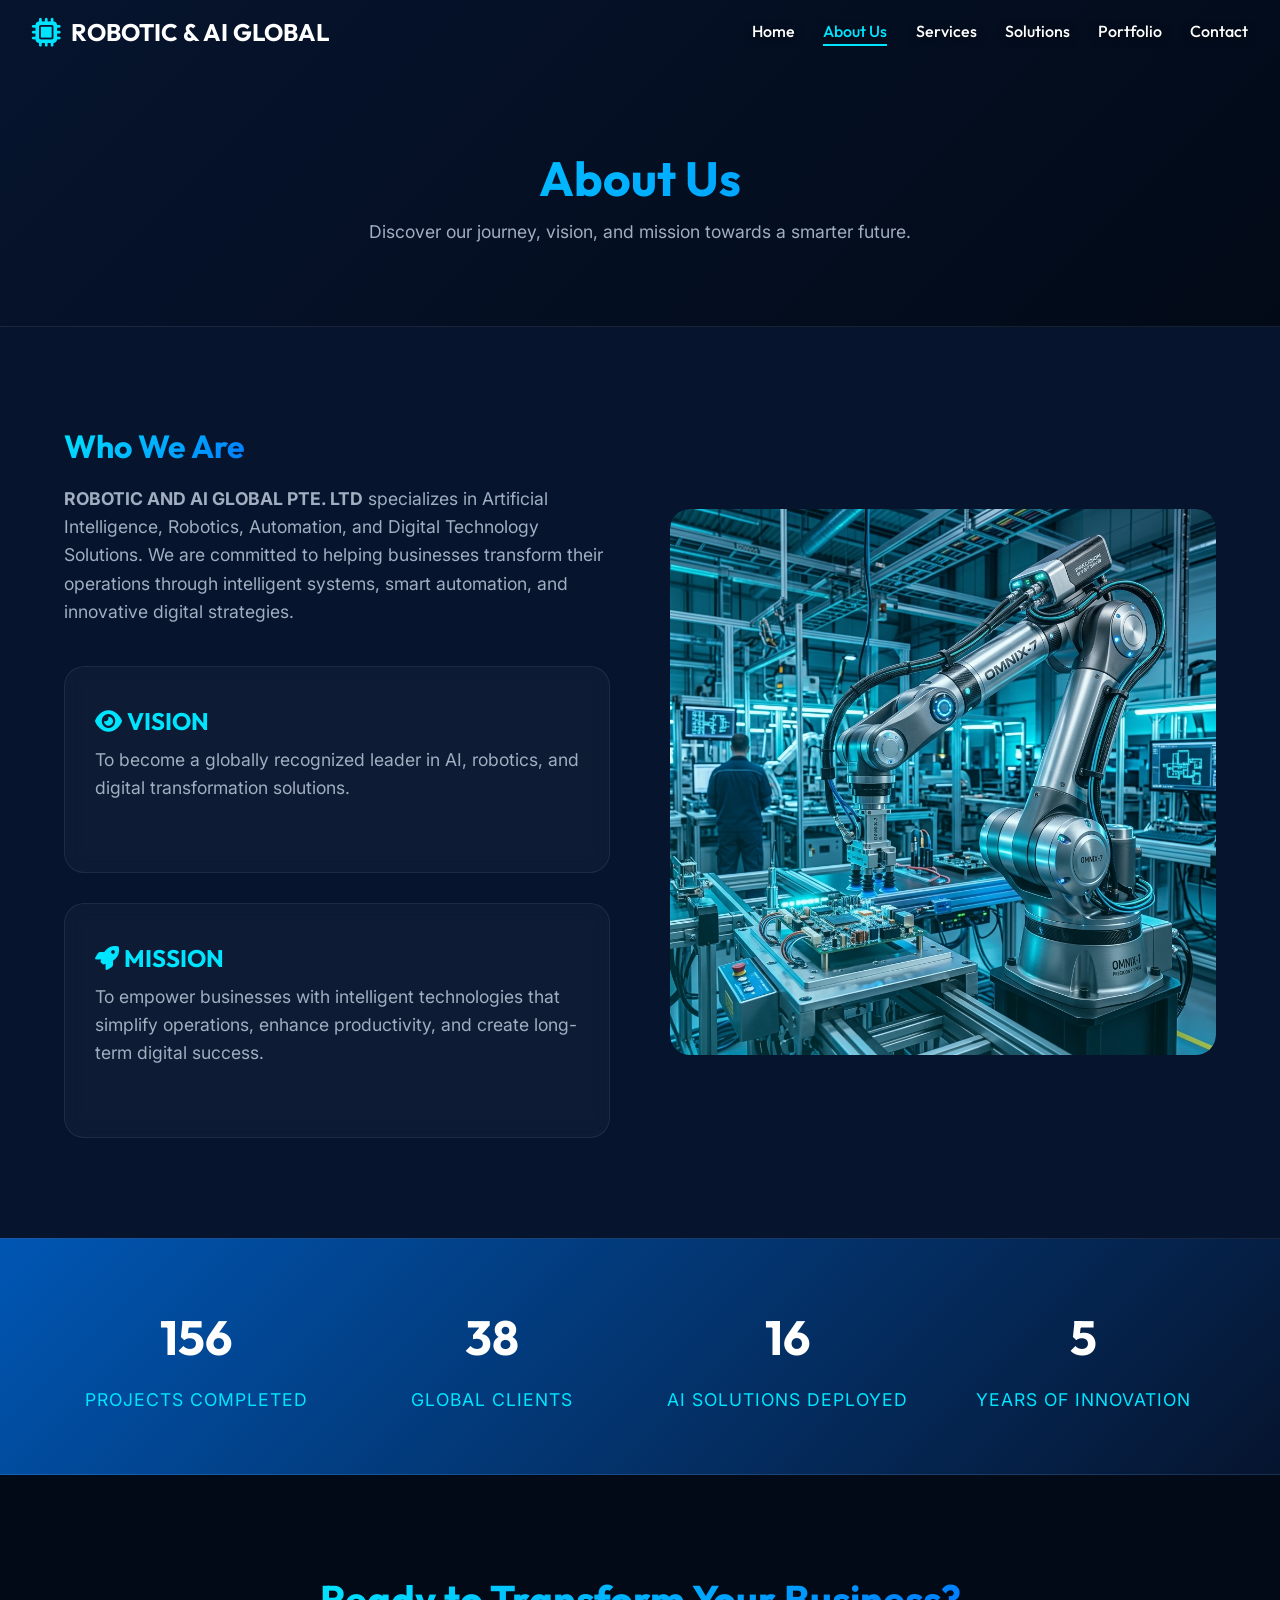
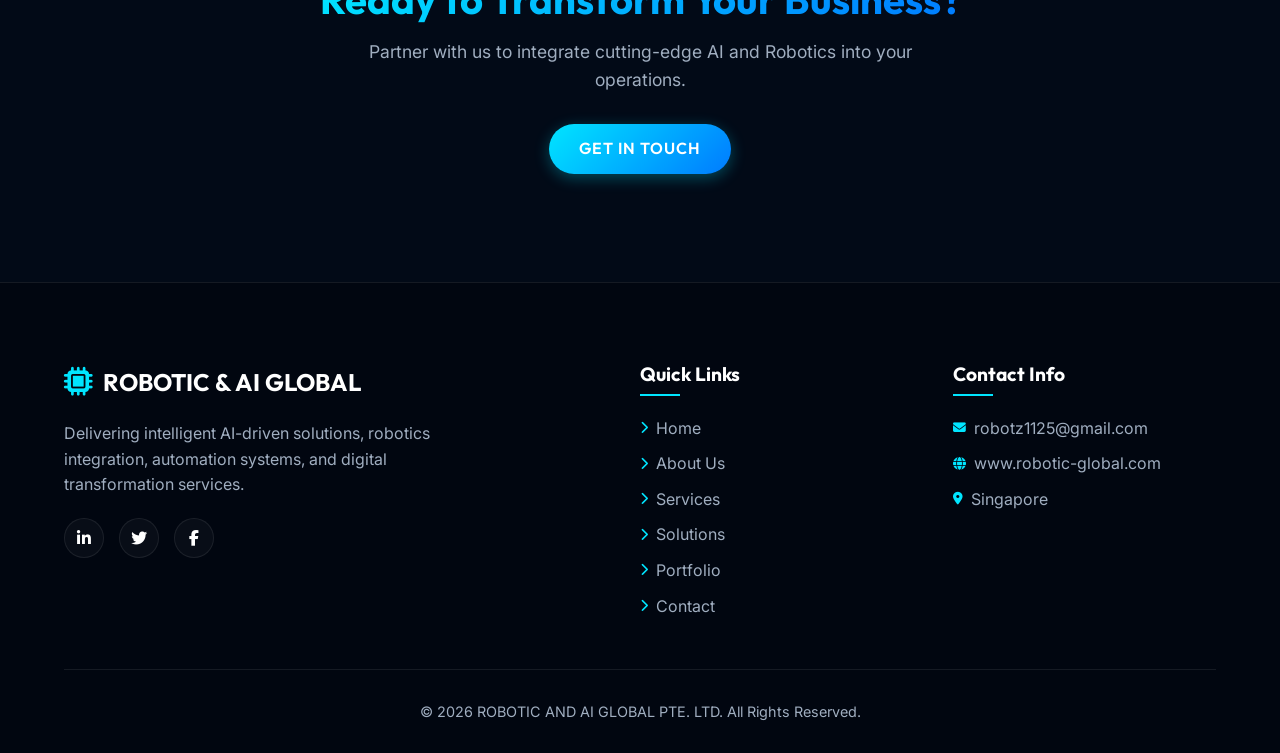
==== about.html @ 752c81ce "Add files via upload" ====
<!DOCTYPE html>
<html lang="en">
<head>
    <meta charset="UTF-8">
    <meta name="viewport" content="width=device-width, initial-scale=1.0">
    <meta name="description" content="About ROBOTIC AND AI GLOBAL PTE. LTD - Leaders in AI, robotics, and digital transformation solutions.">
    <title>About Us | ROBOTIC AND AI GLOBAL PTE. LTD</title>
    
    <meta property="og:title" content="About Us | ROBOTIC AND AI GLOBAL">
    <meta property="og:description" content="Specializing in Artificial Intelligence, Robotics, Automation, and Digital Technology Solutions.">
    <meta property="og:image" content="images/about-tech.png">
    
    <link rel="icon" href="images/robotics.png" type="image/png">
    <link href="https://fonts.googleapis.com/css2?family=Inter:wght@300;400;500;600&family=Outfit:wght@400;500;700;800&display=swap" rel="stylesheet">
    <link rel="stylesheet" href="https://cdnjs.cloudflare.com/ajax/libs/font-awesome/6.4.0/css/all.min.css">
    <link rel="stylesheet" href="css/style.css">
</head>
<body>

    <!-- Navbar -->
    <nav class="navbar">
        <div class="container">
            <a href="index.html" class="logo">
                <i class="fa-solid fa-microchip"></i>
                <span>ROBOTIC & AI GLOBAL</span>
            </a>
            <i class="fa-solid fa-bars hamburger"></i>
            <ul class="nav-links">
                <li><a href="index.html">Home</a></li>
                <li><a href="about.html" class="active">About Us</a></li>
                <li><a href="services.html">Services</a></li>
                <li><a href="solutions.html">Solutions</a></li>
                <li><a href="portfolio.html">Portfolio</a></li>
                <li><a href="contact.html">Contact</a></li>
            </ul>
        </div>
    </nav>

    <!-- Page Header -->
    <header class="page-header">
        <div class="container">
            <h1 class="page-title reveal">About Us</h1>
            <p class="section-subtitle reveal" style="margin: 0 auto;">Discover our journey, vision, and mission towards a smarter future.</p>
        </div>
    </header>

    <!-- About Content Section -->
    <section class="section about-short">
        <div class="container about-grid">
            <div class="about-text reveal-left">
                <h3 class="section-title">Who We Are</h3>
                <p><strong>ROBOTIC AND AI GLOBAL PTE. LTD</strong> specializes in Artificial Intelligence, Robotics, Automation, and Digital Technology Solutions. We are committed to helping businesses transform their operations through intelligent systems, smart automation, and innovative digital strategies.</p>
                
                <div style="margin-top: 40px; display: grid; gap: 30px;">
                    <div class="glass-card">
                        <h4 style="color: var(--cyan); margin-bottom: 10px; font-size: 1.5rem;"><i class="fa-solid fa-eye"></i> VISION</h4>
                        <p>To become a globally recognized leader in AI, robotics, and digital transformation solutions.</p>
                    </div>
                    <div class="glass-card">
                        <h4 style="color: var(--cyan); margin-bottom: 10px; font-size: 1.5rem;"><i class="fa-solid fa-rocket"></i> MISSION</h4>
                        <p>To empower businesses with intelligent technologies that simplify operations, enhance productivity, and create long-term digital success.</p>
                    </div>
                </div>
            </div>
            <div class="about-img-wrap reveal-right">
                <img src="images/robotics.png" alt="Robotics Integration" class="about-img" loading="lazy">
            </div>
        </div>
    </section>

    <!-- Statistics Section -->
    <section class="stats-section">
        <div class="container stats-grid">
            <div class="stat-item reveal">
                <div class="stat-number" data-target="500" data-plus="true">0</div>
                <div class="stat-label">Projects Completed</div>
            </div>
            <div class="stat-item reveal">
                <div class="stat-number" data-target="120" data-plus="true">0</div>
                <div class="stat-label">Global Clients</div>
            </div>
            <div class="stat-item reveal">
                <div class="stat-number" data-target="50" data-plus="true">0</div>
                <div class="stat-label">AI Solutions Deployed</div>
            </div>
            <div class="stat-item reveal">
                <div class="stat-number" data-target="15" data-plus="true">0</div>
                <div class="stat-label">Years of Innovation</div>
            </div>
        </div>
    </section>

    <!-- CTA Section -->
    <section class="section text-center" style="text-align: center;">
        <div class="container reveal">
            <h2 class="section-title">Ready to Transform Your Business?</h2>
            <p class="section-subtitle" style="margin-bottom: 30px;">Partner with us to integrate cutting-edge AI and Robotics into your operations.</p>
            <a href="contact.html" class="btn btn-primary">Get In Touch</a>
        </div>
    </section>

    <!-- Footer -->
    <footer class="footer">
        <div class="container">
            <div class="footer-grid">
                <div class="footer-brand">
                    <a href="index.html" class="logo">
                        <i class="fa-solid fa-microchip"></i>
                        <span>ROBOTIC & AI GLOBAL</span>
                    </a>
                    <p class="footer-desc">Delivering intelligent AI-driven solutions, robotics integration, automation systems, and digital transformation services.</p>
                    <div class="social-links">
                        <a href="#"><i class="fa-brands fa-linkedin-in"></i></a>
                        <a href="#"><i class="fa-brands fa-twitter"></i></a>
                        <a href="#"><i class="fa-brands fa-facebook-f"></i></a>
                    </div>
                </div>
                <div class="footer-links-wrap">
                    <h4 class="footer-title">Quick Links</h4>
                    <div class="footer-links">
                        <a href="index.html"><i class="fa-solid fa-chevron-right"></i> Home</a>
                        <a href="about.html"><i class="fa-solid fa-chevron-right"></i> About Us</a>
                        <a href="services.html"><i class="fa-solid fa-chevron-right"></i> Services</a>
                        <a href="solutions.html"><i class="fa-solid fa-chevron-right"></i> Solutions</a>
                        <a href="portfolio.html"><i class="fa-solid fa-chevron-right"></i> Portfolio</a>
                        <a href="contact.html"><i class="fa-solid fa-chevron-right"></i> Contact</a>
                    </div>
                </div>
                <div class="footer-contact-wrap">
                    <h4 class="footer-title">Contact Info</h4>
                    <div class="footer-links">
                        <a href="mailto:robotz1125@gmail.com"><i class="fa-solid fa-envelope"></i> robotz1125@gmail.com</a>
                        <a href="https://www.robotic-global.com"><i class="fa-solid fa-globe"></i> www.robotic-global.com</a>
                        <a href="#"><i class="fa-solid fa-location-dot"></i> Singapore</a>
                    </div>
                </div>
            </div>
            <div class="footer-bottom">
                &copy; 2026 ROBOTIC AND AI GLOBAL PTE. LTD. All Rights Reserved.
            </div>
        </div>
    </footer>

    <!-- Scroll to Top -->
    <div class="scroll-top">
        <i class="fa-solid fa-arrow-up"></i>
    </div>

    <!-- Scripts -->
    <script src="js/main.js"></script>
</body>
</html>
---- css/style.css ----
/* ==========================================================================
   Base Styles & Variables
   ========================================================================== */
:root {
  --primary-dark: #020a17;
  --secondary-dark: #06142e;
  --primary: #0056b3;
  --primary-light: #007bff;
  --cyan: #00e5ff;
  --text-light: #ffffff;
  --text-muted: #a0aec0;
  --glass-bg: rgba(255, 255, 255, 0.03);
  --glass-border: rgba(255, 255, 255, 0.08);
  --gradient-cyan-blue: linear-gradient(135deg, var(--cyan), var(--primary-light));
  --font-main: 'Inter', sans-serif;
  --font-heading: 'Outfit', sans-serif;
  --transition: all 0.3s cubic-bezier(0.25, 0.8, 0.25, 1);
}

* {
  margin: 0;
  padding: 0;
  box-sizing: border-box;
}

html {
  scroll-behavior: smooth;
  font-size: 16px;
}

body {
  font-family: var(--font-main);
  background-color: var(--primary-dark);
  color: var(--text-light);
  line-height: 1.6;
  overflow-x: hidden;
}

h1, h2, h3, h4, h5, h6 {
  font-family: var(--font-heading);
  font-weight: 700;
  line-height: 1.2;
}

a {
  text-decoration: none;
  color: inherit;
  transition: var(--transition);
}

ul {
  list-style: none;
}

img {
  max-width: 100%;
  height: auto;
  display: block;
}

/* ==========================================================================
   Typography & Utilities
   ========================================================================== */
.container {
  width: 90%;
  max-width: 1200px;
  margin: 0 auto;
}

.section {
  padding: 100px 0;
}

.section-header {
  text-align: center;
  margin-bottom: 60px;
}

.section-title {
  font-size: 2.5rem;
  margin-bottom: 15px;
  background: var(--gradient-cyan-blue);
  -webkit-background-clip: text;
  -webkit-text-fill-color: transparent;
  display: inline-block;
}

.section-subtitle {
  color: var(--text-muted);
  font-size: 1.1rem;
  max-width: 600px;
  margin: 0 auto;
}

/* Highlight Text */
.highlight {
  color: var(--cyan);
}

/* Buttons */
.btn {
  display: inline-block;
  padding: 12px 30px;
  border-radius: 30px;
  font-family: var(--font-heading);
  font-weight: 600;
  text-transform: uppercase;
  letter-spacing: 1px;
  cursor: pointer;
  transition: var(--transition);
  border: none;
  outline: none;
  position: relative;
  overflow: hidden;
  z-index: 1;
}

.btn-primary {
  background: var(--gradient-cyan-blue);
  color: #fff;
  box-shadow: 0 4px 15px rgba(0, 229, 255, 0.3);
}

.btn-primary::before {
  content: '';
  position: absolute;
  top: 0; left: 0; right: 0; bottom: 0;
  background: linear-gradient(135deg, var(--primary-light), var(--cyan));
  z-index: -1;
  transition: opacity 0.3s;
  opacity: 0;
}

.btn-primary:hover::before {
  opacity: 1;
}

.btn-primary:hover {
  box-shadow: 0 6px 20px rgba(0, 229, 255, 0.5);
  transform: translateY(-2px);
}

.btn-outline {
  background: transparent;
  border: 2px solid var(--cyan);
  color: var(--cyan);
}

.btn-outline:hover {
  background: var(--cyan);
  color: var(--primary-dark);
  box-shadow: 0 4px 15px rgba(0, 229, 255, 0.3);
}

/* Glassmorphism Card */
.glass-card {
  background: var(--glass-bg);
  backdrop-filter: blur(10px);
  -webkit-backdrop-filter: blur(10px);
  border: 1px solid var(--glass-border);
  border-radius: 20px;
  padding: 40px 30px;
  transition: var(--transition);
}

.glass-card:hover {
  transform: translateY(-10px);
  border-color: var(--cyan);
  box-shadow: 0 10px 30px rgba(0, 229, 255, 0.1);
}

/* ==========================================================================
   Navigation
   ========================================================================== */
.navbar {
  position: fixed;
  top: 0;
  left: 0;
  width: 100%;
  padding: 20px 0;
  z-index: 1000;
  transition: var(--transition);
}

.navbar.sticky {
  background: rgba(2, 10, 23, 0.95);
  backdrop-filter: blur(10px);
  padding: 15px 0;
  border-bottom: 1px solid var(--glass-border);
  box-shadow: 0 5px 20px rgba(0,0,0,0.5);
}

.navbar .container {
  display: flex;
  justify-content: space-between;
  align-items: center;
}

.logo {
  font-family: var(--font-heading);
  font-size: 1.5rem;
  font-weight: 700;
  color: var(--text-light);
  display: flex;
  align-items: center;
  gap: 10px;
}

.logo i {
  color: var(--cyan);
  font-size: 1.8rem;
}

.nav-links {
  display: flex;
  gap: 30px;
}

.nav-links li a {
  font-family: var(--font-heading);
  font-weight: 500;
  font-size: 1rem;
  position: relative;
}

.nav-links li a::after {
  content: '';
  position: absolute;
  bottom: -5px;
  left: 0;
  width: 0;
  height: 2px;
  background: var(--cyan);
  transition: width 0.3s ease;
}

.nav-links li a:hover::after,
.nav-links li a.active::after {
  width: 100%;
}

.nav-links li a:hover,
.nav-links li a.active {
  color: var(--cyan);
}

.hamburger {
  display: none;
  cursor: pointer;
  font-size: 1.5rem;
  color: var(--text-light);
}

/* ==========================================================================
   Hero Section
   ========================================================================== */
/* ==========================================================================  
   Hero Section  
   ========================================================================== */

.hero {
  position: relative;
  height: 100vh;
  display: flex;
  align-items: center;
  justify-content: center;
  overflow: hidden;
  text-align: center;

  background:
    linear-gradient(rgba(2, 10, 23, 0.48), rgba(2, 10, 23, 0.66)),
    url('../images/hero-bg.jpg');

  background-size: cover;
  background-position: center;
  background-repeat: no-repeat;
}

.hero-content {
  position: relative;
  z-index: 3;
  max-width: 800px;
  padding: 0 20px;
}

.hero-title {
  font-size: 4rem;
  margin-bottom: 20px;
  line-height: 1.1;
  text-shadow: 0 0 20px rgba(0, 229, 255, 0.3);
}

.hero-subtitle {
  font-size: 1.2rem;
  color: var(--text-muted);
  margin-bottom: 40px;
}

.hero-buttons {
  display: flex;
  gap: 20px;
  justify-content: center;
  flex-wrap: wrap;
}
/* ==========================================================================
   About Section (Home & Inner)
   ========================================================================== */
.about-short {
  background: var(--secondary-dark);
  position: relative;
}

.about-grid {
  display: grid;
  grid-template-columns: 1fr 1fr;
  gap: 60px;
  align-items: center;
}

.about-img-wrap {
  position: relative;
  border-radius: 20px;
  overflow: hidden;
}

.about-img-wrap::before {
  content: '';
  position: absolute;
  inset: 0;
  background: linear-gradient(45deg, rgba(0,229,255,0.2), transparent);
  z-index: 1;
}

.about-img {
  width: 100%;
  border-radius: 20px;
  transition: transform 0.5s;
}

.about-img-wrap:hover .about-img {
  transform: scale(1.05);
}

.about-text h3 {
  font-size: 2rem;
  margin-bottom: 20px;
}

.about-text p {
  color: var(--text-muted);
  margin-bottom: 30px;
  font-size: 1.1rem;
}

.about-features {
  display: flex;
  flex-direction: column;
  gap: 15px;
}

.about-feature {
  display: flex;
  align-items: center;
  gap: 15px;
  font-family: var(--font-heading);
  font-weight: 500;
}

.about-feature i {
  color: var(--cyan);
  font-size: 1.2rem;
  background: rgba(0, 229, 255, 0.1);
  padding: 10px;
  border-radius: 50%;
}

/* Page Header (Inner Pages) */
.page-header {
  padding: 150px 0 80px;
  text-align: center;
  background: linear-gradient(135deg, var(--secondary-dark), var(--primary-dark));
  border-bottom: 1px solid var(--glass-border);
}

.page-title {
  font-size: 3rem;
  margin-bottom: 10px;
  background: var(--gradient-cyan-blue);
  -webkit-background-clip: text;
  -webkit-text-fill-color: transparent;
}

/* ==========================================================================
   Services Grid
   ========================================================================== */
.services-grid {
  display: grid;
  grid-template-columns: repeat(auto-fit, minmax(300px, 1fr));
  gap: 30px;
}

.service-card {
  text-align: center;
  padding: 40px 30px;
}

.service-icon {
  font-size: 3rem;
  color: var(--cyan);
  margin-bottom: 20px;
  display: inline-block;
  transition: var(--transition);
}

.service-card:hover .service-icon {
  transform: scale(1.1) translateY(-10px);
  filter: drop-shadow(0 0 10px var(--cyan));
}

.service-title {
  font-size: 1.5rem;
  margin-bottom: 15px;
}

.service-desc {
  color: var(--text-muted);
  font-size: 0.95rem;
}

/* ==========================================================================
   Why Choose Us
   ========================================================================== */
.why-us {
  background: var(--secondary-dark);
}

.why-grid {
  display: grid;
  grid-template-columns: repeat(auto-fit, minmax(200px, 1fr));
  gap: 30px;
  margin-top: 40px;
}

.why-item {
  text-align: center;
  padding: 30px 20px;
  background: var(--glass-bg);
  border-radius: 15px;
  border: 1px solid var(--glass-border);
  transition: var(--transition);
}

.why-item:hover {
  border-color: var(--cyan);
  background: rgba(0, 229, 255, 0.05);
}

.why-icon {
  font-size: 2.5rem;
  color: var(--cyan);
  margin-bottom: 15px;
}

/* ==========================================================================
   Industries / Solutions
   ========================================================================== */
.industries-wrap {
  display: flex;
  flex-wrap: wrap;
  gap: 15px;
  justify-content: center;
}

.industry-tag {
  padding: 12px 25px;
  background: var(--glass-bg);
  border: 1px solid var(--glass-border);
  border-radius: 30px;
  font-family: var(--font-heading);
  font-weight: 500;
  transition: var(--transition);
}

.industry-tag:hover {
  background: var(--cyan);
  color: var(--primary-dark);
  border-color: var(--cyan);
}

/* ==========================================================================
   Portfolio Grid
   ========================================================================== */
.portfolio-grid {
  display: grid;
  grid-template-columns: repeat(auto-fit, minmax(350px, 1fr));
  gap: 30px;
}

.portfolio-item {
  position: relative;
  border-radius: 20px;
  overflow: hidden;
  aspect-ratio: 16/9;
}

.portfolio-img {
  width: 100%;
  height: 100%;
  object-fit: cover;
  transition: transform 0.6s ease;
}

.portfolio-item:hover .portfolio-img {
  transform: scale(1.1);
}

.portfolio-overlay {
  position: absolute;
  inset: 0;
  background: linear-gradient(to top, rgba(2, 10, 23, 0.9), transparent);
  display: flex;
  flex-direction: column;
  justify-content: flex-end;
  padding: 30px;
  opacity: 0;
  transform: translateY(20px);
  transition: all 0.4s ease;
}

.portfolio-item:hover .portfolio-overlay {
  opacity: 1;
  transform: translateY(0);
}

.portfolio-overlay h4 {
  font-size: 1.5rem;
  color: var(--cyan);
  margin-bottom: 10px;
}

/* ==========================================================================
   Statistics Counters
   ========================================================================== */
.stats-section {
  background: linear-gradient(135deg, var(--primary), var(--secondary-dark));
  padding: 60px 0;
  border-top: 1px solid var(--glass-border);
  border-bottom: 1px solid var(--glass-border);
}

.stats-grid {
  display: grid;
  grid-template-columns: repeat(auto-fit, minmax(200px, 1fr));
  gap: 30px;
  text-align: center;
}

.stat-number {
  font-size: 3rem;
  font-weight: 700;
  font-family: var(--font-heading);
  color: var(--text-light);
  margin-bottom: 10px;
}

.stat-label {
  color: var(--cyan);
  font-size: 1.1rem;
  text-transform: uppercase;
  letter-spacing: 1px;
}

/* ==========================================================================
   Contact Section
   ========================================================================== */
.contact-grid {
  display: grid;
  grid-template-columns: 1fr 1.5fr;
  gap: 50px;
}

.contact-info {
  display: flex;
  flex-direction: column;
  gap: 30px;
}

.info-item {
  display: flex;
  gap: 20px;
  align-items: flex-start;
}

.info-icon {
  width: 50px;
  height: 50px;
  background: rgba(0, 229, 255, 0.1);
  border-radius: 50%;
  display: flex;
  align-items: center;
  justify-content: center;
  color: var(--cyan);
  font-size: 1.5rem;
  flex-shrink: 0;
}

.info-details h4 {
  font-size: 1.2rem;
  margin-bottom: 5px;
}

.info-details p {
  color: var(--text-muted);
}

.contact-form {
  display: flex;
  flex-direction: column;
  gap: 20px;
}

.form-group {
  position: relative;
}

.form-control {
  width: 100%;
  padding: 15px 20px;
  background: rgba(255, 255, 255, 0.05);
  border: 1px solid var(--glass-border);
  border-radius: 10px;
  color: var(--text-light);
  font-family: var(--font-main);
  font-size: 1rem;
  transition: var(--transition);
}

.form-control:focus {
  outline: none;
  border-color: var(--cyan);
  background: rgba(255, 255, 255, 0.08);
}

textarea.form-control {
  resize: vertical;
  min-height: 150px;
}

.map-container {
  margin-top: 50px;
  border-radius: 20px;
  overflow: hidden;
  height: 400px;
  border: 1px solid var(--glass-border);
}

.map-container iframe {
  width: 100%;
  height: 100%;
  border: 0;
}

/* ==========================================================================
   Footer
   ========================================================================== */
.footer {
  background: #010610;
  padding: 80px 0 30px;
  border-top: 1px solid var(--glass-border);
}

.footer-grid {
  display: grid;
  grid-template-columns: 2fr 1fr 1fr;
  gap: 50px;
  margin-bottom: 50px;
}

.footer-brand .logo {
  margin-bottom: 20px;
}

.footer-desc {
  color: var(--text-muted);
  margin-bottom: 20px;
  max-width: 400px;
}

.social-links {
  display: flex;
  gap: 15px;
}

.social-links a {
  width: 40px;
  height: 40px;
  border-radius: 50%;
  background: var(--glass-bg);
  display: flex;
  align-items: center;
  justify-content: center;
  color: var(--text-light);
  border: 1px solid var(--glass-border);
  transition: var(--transition);
}

.social-links a:hover {
  background: var(--cyan);
  color: var(--primary-dark);
  transform: translateY(-3px);
}

.footer-title {
  font-size: 1.2rem;
  margin-bottom: 20px;
  position: relative;
  padding-bottom: 10px;
}

.footer-title::after {
  content: '';
  position: absolute;
  left: 0;
  bottom: 0;
  width: 40px;
  height: 2px;
  background: var(--cyan);
}

.footer-links {
  display: flex;
  flex-direction: column;
  gap: 10px;
}

.footer-links a {
  color: var(--text-muted);
  display: flex;
  align-items: center;
  gap: 8px;
}

.footer-links a i {
  font-size: 0.8rem;
  color: var(--cyan);
}

.footer-links a:hover {
  color: var(--cyan);
  transform: translateX(5px);
}

.footer-bottom {
  text-align: center;
  padding-top: 30px;
  border-top: 1px solid var(--glass-border);
  color: var(--text-muted);
  font-size: 0.9rem;
}

/* ==========================================================================
   Scroll Reveal Animations
   ========================================================================== */
.reveal {
  opacity: 0;
  transform: translateY(50px);
  transition: all 0.8s ease-out;
}

.reveal.active {
  opacity: 1;
  transform: translateY(0);
}

.reveal-left {
  opacity: 0;
  transform: translateX(-50px);
  transition: all 0.8s ease-out;
}

.reveal-left.active {
  opacity: 1;
  transform: translateX(0);
}

.reveal-right {
  opacity: 0;
  transform: translateX(50px);
  transition: all 0.8s ease-out;
}

.reveal-right.active {
  opacity: 1;
  transform: translateX(0);
}

/* Scroll to top */
.scroll-top {
  position: fixed;
  bottom: 30px;
  right: 30px;
  width: 45px;
  height: 45px;
  background: var(--cyan);
  color: var(--primary-dark);
  border-radius: 50%;
  display: flex;
  align-items: center;
  justify-content: center;
  font-size: 1.2rem;
  cursor: pointer;
  z-index: 99;
  opacity: 0;
  visibility: hidden;
  transition: var(--transition);
  box-shadow: 0 4px 15px rgba(0, 229, 255, 0.4);
}

.scroll-top.show {
  opacity: 1;
  visibility: visible;
}

.scroll-top:hover {
  transform: translateY(-5px);
}

/* ==========================================================================
   Responsive Media Queries
   ========================================================================== */
@media (max-width: 991px) {
  .hero-title {
    font-size: 3rem;
  }
  .about-grid, .contact-grid {
    grid-template-columns: 1fr;
  }
  .footer-grid {
    grid-template-columns: 1fr 1fr;
  }
}

@media (max-width: 768px) {
  .hamburger {
    display: block;
  }
  .nav-links {
    position: fixed;
    top: 70px;
    left: -100%;
    width: 100%;
    height: calc(100vh - 70px);
    background: rgba(2, 10, 23, 0.98);
    backdrop-filter: blur(10px);
    flex-direction: column;
    align-items: center;
    justify-content: center;
    transition: var(--transition);
  }
  .nav-links.active {
    left: 0;
  }
  .hero-title {
    font-size: 2.5rem;
  }
  .footer-grid {
    grid-template-columns: 1fr;
  }
}


/* ===== UniverCell header positioning and page motion ===== */
.navbar {
  padding: 13px 0;
  animation: headerDrop 850ms cubic-bezier(.2,.75,.25,1) both;
}
.navbar .container {
  width: calc(100% - 64px);
  max-width: none;
  margin: 0 auto;
  justify-content: space-between;
  gap: 28px;
}
.site-brand {
  display: flex;
  align-items: center;
  justify-content: flex-start;
  gap: 14px;
  flex: 0 0 auto;
  margin-right: auto;
  transform-origin: left center;
  animation: brandEnter 1s cubic-bezier(.2,.75,.25,1) both;
}
.brand-logo {
  display: block;
  width: 104px;
  height: 78px;
  object-fit: contain;
  flex: 0 0 auto;
  filter: drop-shadow(0 5px 12px rgba(0,0,0,.3));
}
.brand-copy {
  display: flex;
  flex-direction: column;
  align-items: flex-start;
  line-height: 1.12;
  text-align: left;
}
.brand-copy strong {
  color: #fff;
  font-family: var(--font-heading);
  font-size: clamp(17px, 1.8vw, 27px);
  font-weight: 800;
  letter-spacing: -.4px;
  white-space: nowrap;
  text-shadow: 0 3px 12px rgba(0,0,0,.55);
}
.brand-copy small {
  color: #00e5ff;
  font-family: var(--font-heading);
  font-size: clamp(11px, 1.15vw, 17px);
  font-weight: 800;
  letter-spacing: 2.2px;
  margin-top: 7px;
  white-space: nowrap;
  text-shadow: 0 2px 10px rgba(0,0,0,.7);
}
.nav-links { align-items: center; gap: clamp(16px, 2.2vw, 34px); }
.nav-links li { flex: 0 0 auto; }
.nav-links li a { text-shadow: 0 2px 8px rgba(0,0,0,.7); }
.hamburger {
  border: 0;
  background: transparent;
  padding: 8px;
  line-height: 1;
}
.hero { background-position: center center; animation: heroBackgroundZoom 22s ease-in-out infinite alternate; }
@keyframes heroBackgroundZoom {
  from { background-size: 100% 100%; }
  to { background-size: 110% 110%; }
}

.hero::before {
  content: '';
  position: absolute;
  inset: 0;
  pointer-events: none;
  background: radial-gradient(ellipse at center, rgba(0,16,38,.10) 0%, rgba(0,8,22,.28) 75%);
  animation: heroShade 1.2s ease both;
}
.hero-content { max-width: 900px; }
.hero-content.reveal { animation: heroContentEnter 1.05s .15s cubic-bezier(.18,.7,.25,1) both; }
.hero-title { animation: titleGlow 4s 1.2s ease-in-out infinite alternate; }
.hero-buttons .btn { transition: transform .28s ease, box-shadow .28s ease, background .28s ease; }
.hero-buttons .btn:hover { transform: translateY(-5px) scale(1.025); }
.reveal, .reveal-left, .reveal-right {
  transition: opacity .75s ease, transform .75s cubic-bezier(.2,.7,.25,1);
}
.service-card, .why-item, .industry-tag, .portfolio-item { animation: softRise .8s both; }
@keyframes headerDrop { from { opacity: 0; transform: translateY(-24px); } to { opacity: 1; transform: translateY(0); } }
@keyframes brandEnter { from { opacity: 0; transform: translateX(-30px) scale(.96); } to { opacity: 1; transform: translateX(0) scale(1); } }
@keyframes heroContentEnter { from { opacity: 0; transform: translateY(38px); } to { opacity: 1; transform: translateY(0); } }
@keyframes heroShade { from { opacity: 0; } to { opacity: 1; } }
@keyframes titleGlow { from { text-shadow: 0 0 12px rgba(0,229,255,.12); } to { text-shadow: 0 0 25px rgba(0,229,255,.28); } }
@keyframes softRise { from { opacity: 0; transform: translateY(18px); } to { opacity: 1; transform: translateY(0); } }

@media (max-width: 991px) {
  .navbar .container { width: calc(100% - 40px); }
  .brand-logo { width: 88px; height: 68px; }
  .nav-links { gap: 16px; }
}
@media (max-width: 768px) {
  .navbar { padding: 9px 0; }
  .navbar .container { width: calc(100% - 28px); gap: 8px; }
  .site-brand { gap: 8px; }
  .brand-logo { width: 66px; height: 56px; }
  .brand-copy strong { font-size: clamp(12px, 3.2vw, 16px); letter-spacing: -.3px; }
  .brand-copy small { font-size: clamp(8px, 2.4vw, 11px); letter-spacing: 1px; margin-top: 4px; }
  .hamburger { display: block; font-size: 1.45rem; color: #fff; z-index: 1002; }
  .nav-links { z-index: 1001; top: 72px; height: calc(100vh - 72px); gap: 24px; }
  .hero { min-height: 680px; height: 100svh; }
  .hero-content { padding: 100px 18px 30px; }
  .hero-title { font-size: clamp(2.15rem, 8vw, 2.8rem); }
  .hero-subtitle { font-size: 1rem; }
}
@media (max-width: 380px) {
  .brand-logo { width: 56px; height: 50px; }
  .brand-copy strong { font-size: 11px; }
  .brand-copy small { font-size: 8px; letter-spacing: .7px; }
}
@media (prefers-reduced-motion: reduce) {
  *, *::before, *::after { animation-duration: .01ms !important; animation-iteration-count: 1 !important; scroll-behavior: auto !important; transition-duration: .01ms !important; }
}
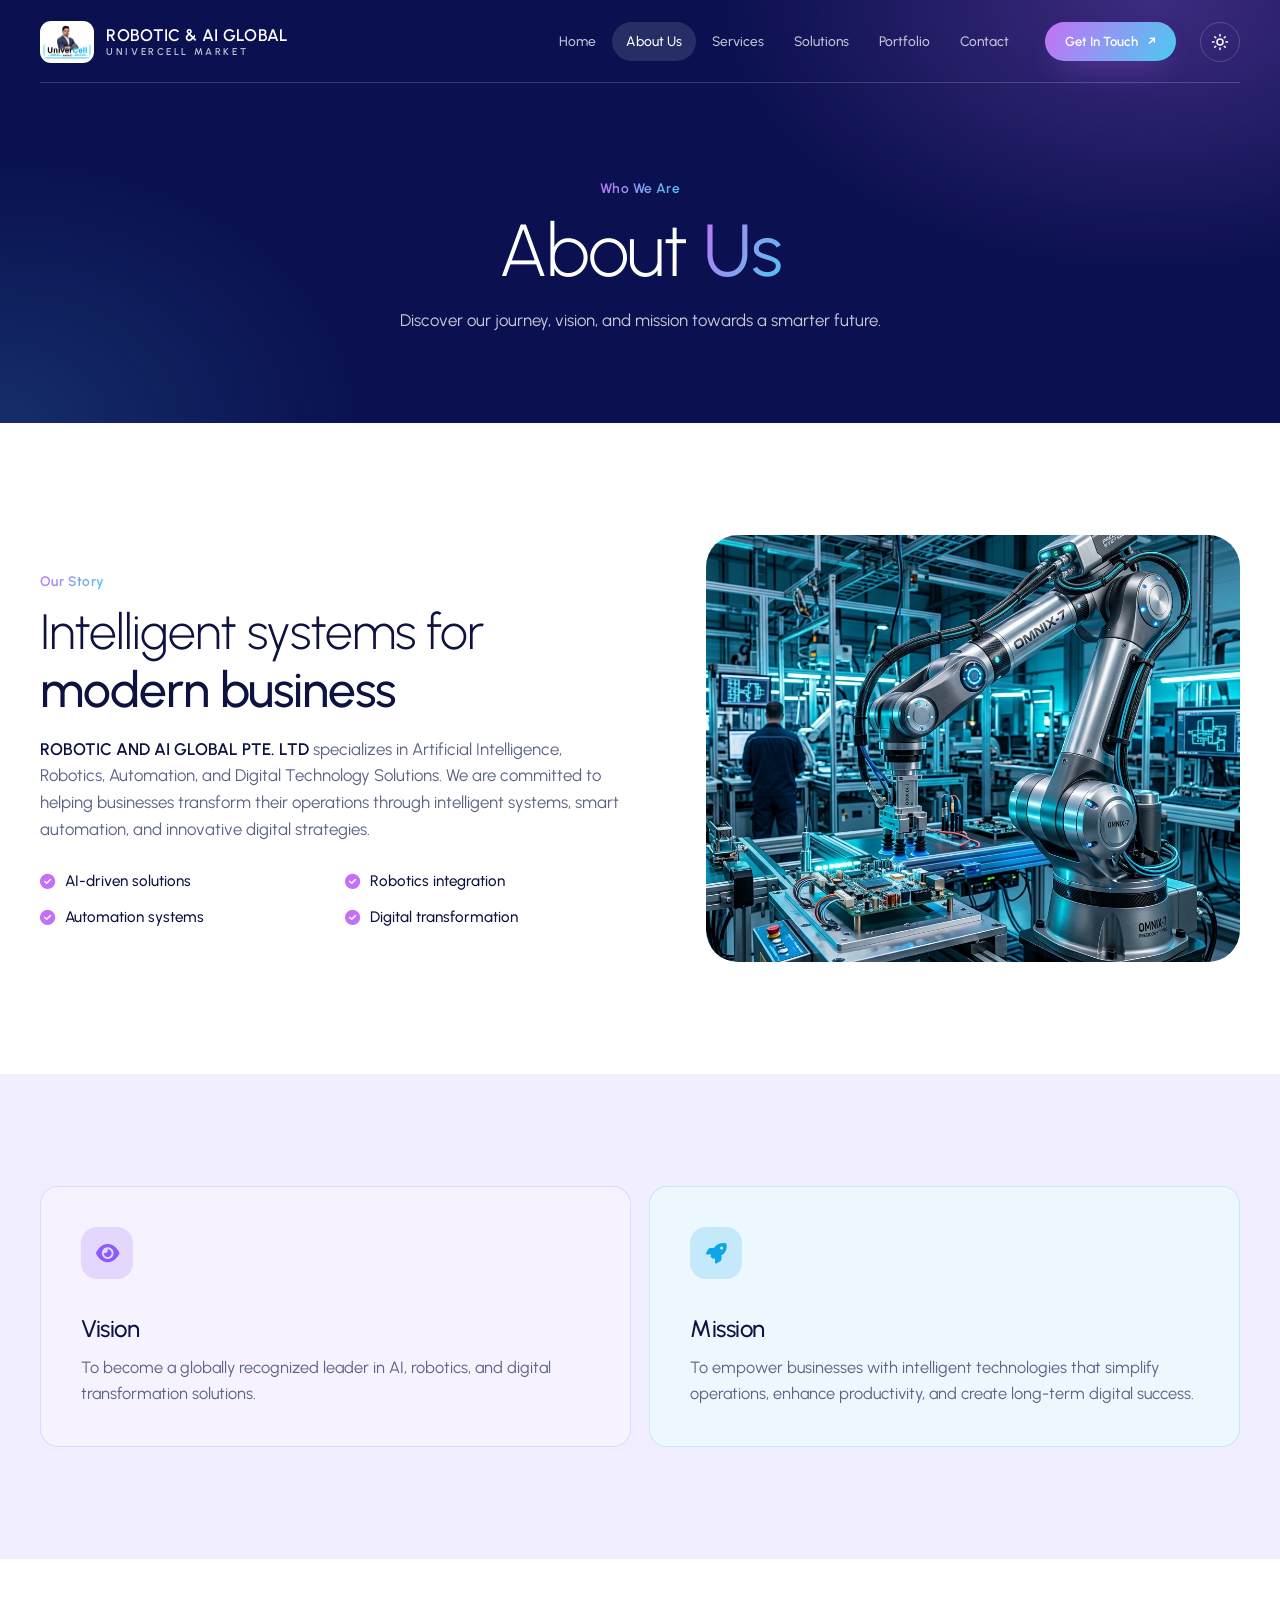
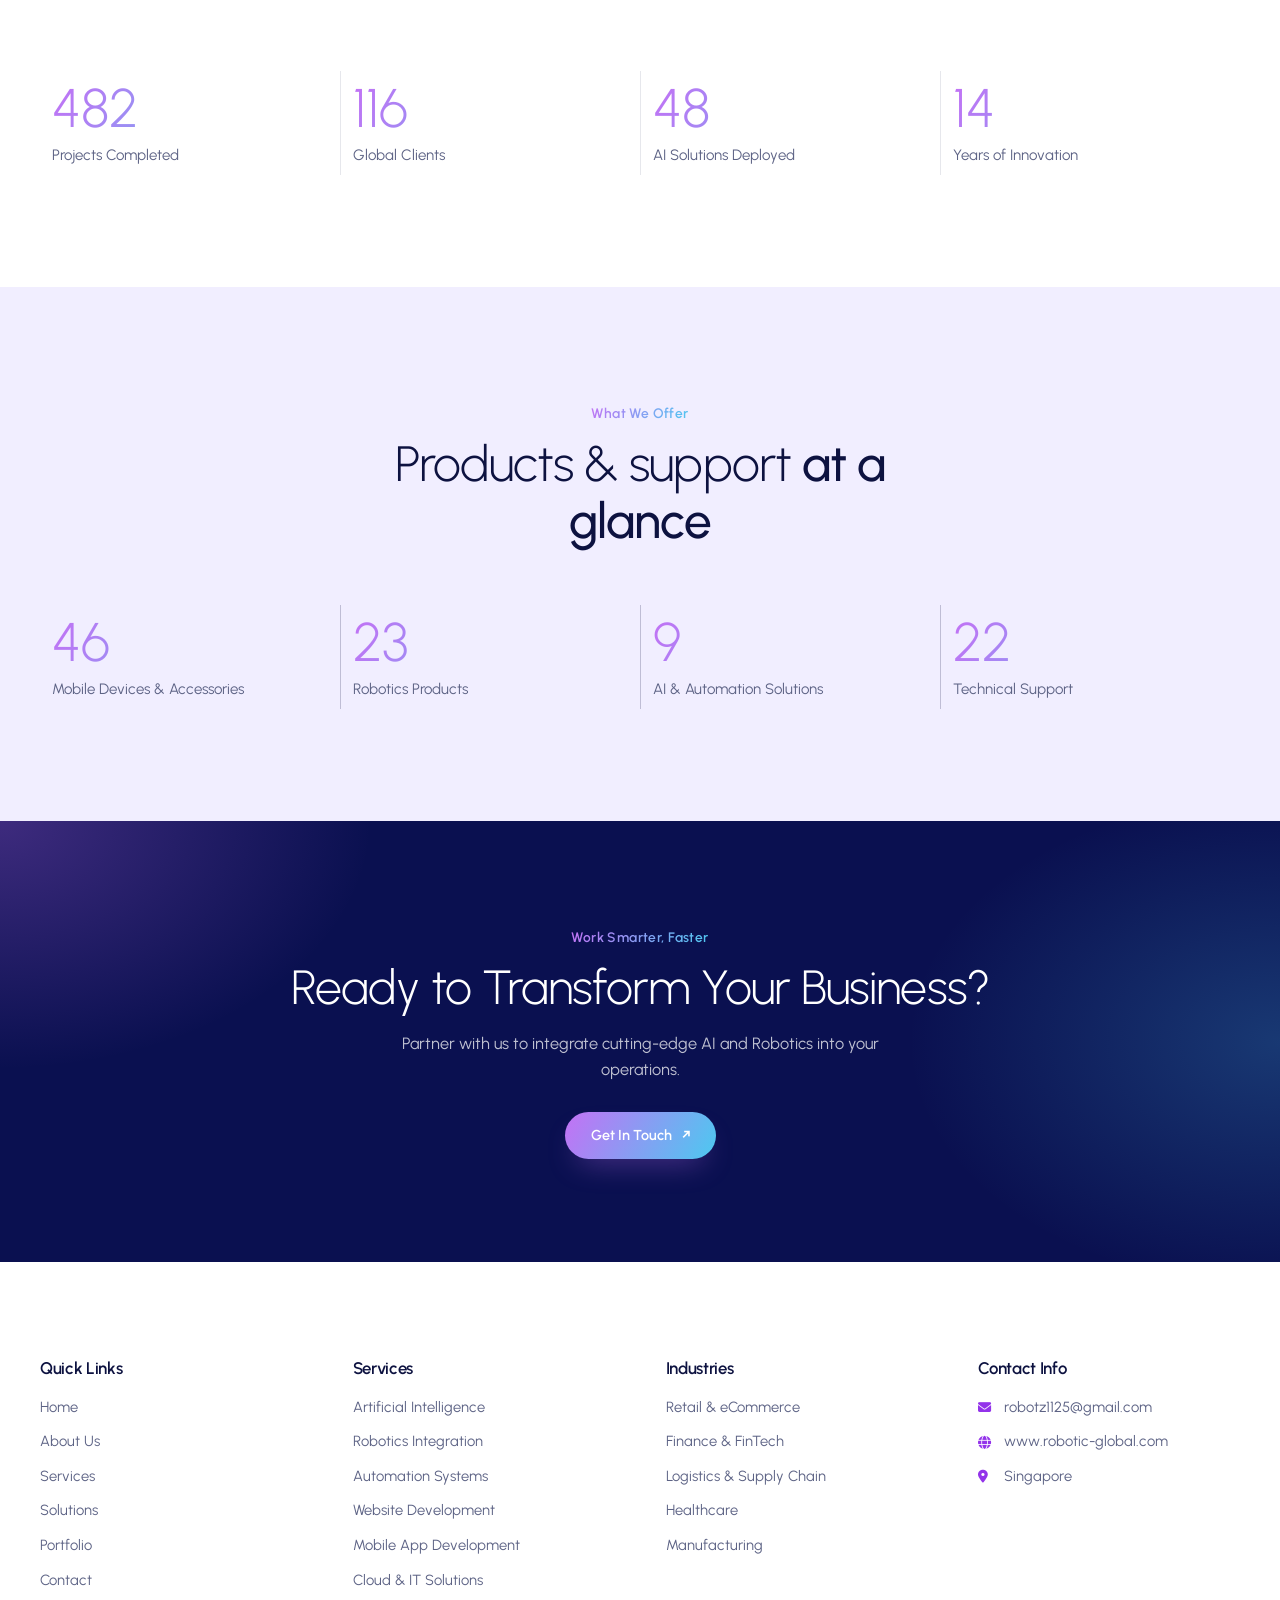
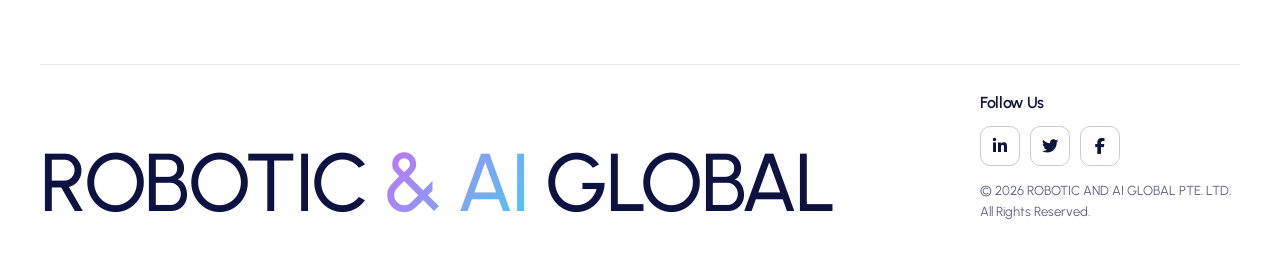
==== commit 5329020e: "fresh" ====
--- a/about.html
+++ b/about.html
@@ -1,152 +1,208 @@
-<!DOCTYPE html>
+<!doctype html>
 <html lang="en">
-<head>
-    <meta charset="UTF-8">
-    <meta name="viewport" content="width=device-width, initial-scale=1.0">
-    <meta name="description" content="About ROBOTIC AND AI GLOBAL PTE. LTD - Leaders in AI, robotics, and digital transformation solutions.">
+  <head>
+    <meta charset="UTF-8" />
+    <meta name="viewport" content="width=device-width, initial-scale=1.0" />
+    <meta
+      name="description"
+      content="About ROBOTIC AND AI GLOBAL PTE. LTD - Leaders in AI, robotics, and digital transformation solutions."
+    />
     <title>About Us | ROBOTIC AND AI GLOBAL PTE. LTD</title>
-    
-    <meta property="og:title" content="About Us | ROBOTIC AND AI GLOBAL">
-    <meta property="og:description" content="Specializing in Artificial Intelligence, Robotics, Automation, and Digital Technology Solutions.">
-    <meta property="og:image" content="images/about-tech.png">
-    
-    <link rel="icon" href="images/robotics.png" type="image/png">
-    <link href="https://fonts.googleapis.com/css2?family=Inter:wght@300;400;500;600&family=Outfit:wght@400;500;700;800&display=swap" rel="stylesheet">
-    <link rel="stylesheet" href="https://cdnjs.cloudflare.com/ajax/libs/font-awesome/6.4.0/css/all.min.css">
-    <link rel="stylesheet" href="css/style.css">
-</head>
-<body>
-
-    <!-- Navbar -->
-    <nav class="navbar">
-        <div class="container">
-            <a href="index.html" class="logo">
-                <i class="fa-solid fa-microchip"></i>
-                <span>ROBOTIC & AI GLOBAL</span>
-            </a>
-            <i class="fa-solid fa-bars hamburger"></i>
-            <ul class="nav-links">
-                <li><a href="index.html">Home</a></li>
-                <li><a href="about.html" class="active">About Us</a></li>
-                <li><a href="services.html">Services</a></li>
-                <li><a href="solutions.html">Solutions</a></li>
-                <li><a href="portfolio.html">Portfolio</a></li>
-                <li><a href="contact.html">Contact</a></li>
-            </ul>
-        </div>
-    </nav>
-
-    <!-- Page Header -->
-    <header class="page-header">
-        <div class="container">
-            <h1 class="page-title reveal">About Us</h1>
-            <p class="section-subtitle reveal" style="margin: 0 auto;">Discover our journey, vision, and mission towards a smarter future.</p>
-        </div>
-    </header>
-
-    <!-- About Content Section -->
-    <section class="section about-short">
-        <div class="container about-grid">
-            <div class="about-text reveal-left">
-                <h3 class="section-title">Who We Are</h3>
-                <p><strong>ROBOTIC AND AI GLOBAL PTE. LTD</strong> specializes in Artificial Intelligence, Robotics, Automation, and Digital Technology Solutions. We are committed to helping businesses transform their operations through intelligent systems, smart automation, and innovative digital strategies.</p>
-                
-                <div style="margin-top: 40px; display: grid; gap: 30px;">
-                    <div class="glass-card">
-                        <h4 style="color: var(--cyan); margin-bottom: 10px; font-size: 1.5rem;"><i class="fa-solid fa-eye"></i> VISION</h4>
-                        <p>To become a globally recognized leader in AI, robotics, and digital transformation solutions.</p>
-                    </div>
-                    <div class="glass-card">
-                        <h4 style="color: var(--cyan); margin-bottom: 10px; font-size: 1.5rem;"><i class="fa-solid fa-rocket"></i> MISSION</h4>
-                        <p>To empower businesses with intelligent technologies that simplify operations, enhance productivity, and create long-term digital success.</p>
-                    </div>
-                </div>
-            </div>
-            <div class="about-img-wrap reveal-right">
-                <img src="images/robotics.png" alt="Robotics Integration" class="about-img" loading="lazy">
-            </div>
-        </div>
-    </section>
-
-    <!-- Statistics Section -->
-    <section class="stats-section">
-        <div class="container stats-grid">
-            <div class="stat-item reveal">
-                <div class="stat-number" data-target="500" data-plus="true">0</div>
+    <meta property="og:title" content="About Us | ROBOTIC AND AI GLOBAL" />
+    <meta
+      property="og:description"
+      content="Specializing in Artificial Intelligence, Robotics, Automation, and Digital Technology Solutions."
+    />
+    <meta property="og:image" content="images/robotics.png" />
+    <link rel="icon" href="images/robotics.png" type="image/png" />
+    <link rel="preconnect" href="https://fonts.googleapis.com" />
+    <link rel="preconnect" href="https://fonts.gstatic.com" crossorigin />
+    <link
+      href="https://fonts.googleapis.com/css2?family=Urbanist:wght@200;300;400;500;600;700;800&display=swap"
+      rel="stylesheet"
+    />
+    <link
+      rel="stylesheet"
+      href="https://cdnjs.cloudflare.com/ajax/libs/font-awesome/6.4.0/css/all.min.css"
+    />
+    <link rel="stylesheet" href="css/reset.css" />
+    <link rel="stylesheet" href="css/common.css" />
+    <link rel="stylesheet" href="css/about.css" />
+    <script src="js/theme.js"></script>
+  </head>
+  <body>
+    <div data-include="partials/header.html"></div>
+
+    <div class="page">
+      <main>
+        <section class="page-hero">
+          <div class="container">
+            <span class="eyebrow" data-reveal>Who We Are</span>
+            <h1 data-reveal style="--d: 0.08s">
+              About <span class="hero-accent">Us</span>
+            </h1>
+            <p data-reveal style="--d: 0.16s">
+              Discover our journey, vision, and mission towards a smarter
+              future.
+            </p>
+          </div>
+        </section>
+
+        <section class="section">
+          <div class="container split">
+            <div data-reveal="left">
+              <span class="eyebrow">Our Story</span>
+              <h2 class="section-title">
+                Intelligent systems for <strong>modern business</strong>
+              </h2>
+              <p class="lead">
+                <b>ROBOTIC AND AI GLOBAL PTE. LTD</b> specializes in Artificial
+                Intelligence, Robotics, Automation, and Digital Technology
+                Solutions. We are committed to helping businesses transform
+                their operations through intelligent systems, smart automation,
+                and innovative digital strategies.
+              </p>
+              <ul class="checks">
+                <li>
+                  <i class="fa-solid fa-circle-check"></i> AI-driven solutions
+                </li>
+                <li>
+                  <i class="fa-solid fa-circle-check"></i> Robotics integration
+                </li>
+                <li>
+                  <i class="fa-solid fa-circle-check"></i> Automation systems
+                </li>
+                <li>
+                  <i class="fa-solid fa-circle-check"></i> Digital
+                  transformation
+                </li>
+              </ul>
+            </div>
+            <div class="photo" data-reveal="right" style="--d: 0.12s">
+              <img
+                src="images/robotics.png"
+                alt="Robotics Integration"
+                loading="lazy"
+              />
+            </div>
+          </div>
+        </section>
+
+        <section class="section section-alt">
+          <div class="container">
+            <div class="vm-grid">
+              <article class="vm" style="--tint: #8b5cf6" data-reveal>
+                <span class="vm-icon"><i class="fa-solid fa-eye"></i></span>
+                <h3>Vision</h3>
+                <p>
+                  To become a globally recognized leader in AI, robotics, and
+                  digital transformation solutions.
+                </p>
+              </article>
+              <article
+                class="vm"
+                style="--tint: #0ea5e9; --d: 0.1s"
+                data-reveal
+              >
+                <span class="vm-icon"><i class="fa-solid fa-rocket"></i></span>
+                <h3>Mission</h3>
+                <p>
+                  To empower businesses with intelligent technologies that
+                  simplify operations, enhance productivity, and create
+                  long-term digital success.
+                </p>
+              </article>
+            </div>
+          </div>
+        </section>
+
+        <section class="section">
+          <div class="container">
+            <div class="stats">
+              <div class="stat" data-reveal>
+                <div class="stat-number" data-target="500" data-suffix="+">
+                  0
+                </div>
                 <div class="stat-label">Projects Completed</div>
-            </div>
-            <div class="stat-item reveal">
-                <div class="stat-number" data-target="120" data-plus="true">0</div>
+              </div>
+              <div class="stat" data-reveal style="--d: 0.08s">
+                <div class="stat-number" data-target="120" data-suffix="+">
+                  0
+                </div>
                 <div class="stat-label">Global Clients</div>
-            </div>
-            <div class="stat-item reveal">
-                <div class="stat-number" data-target="50" data-plus="true">0</div>
+              </div>
+              <div class="stat" data-reveal style="--d: 0.16s">
+                <div class="stat-number" data-target="50" data-suffix="+">
+                  0
+                </div>
                 <div class="stat-label">AI Solutions Deployed</div>
-            </div>
-            <div class="stat-item reveal">
-                <div class="stat-number" data-target="15" data-plus="true">0</div>
+              </div>
+              <div class="stat" data-reveal style="--d: 0.24s">
+                <div class="stat-number" data-target="15" data-suffix="+">
+                  0
+                </div>
                 <div class="stat-label">Years of Innovation</div>
-            </div>
-        </div>
-    </section>
-
-    <!-- CTA Section -->
-    <section class="section text-center" style="text-align: center;">
-        <div class="container reveal">
-            <h2 class="section-title">Ready to Transform Your Business?</h2>
-            <p class="section-subtitle" style="margin-bottom: 30px;">Partner with us to integrate cutting-edge AI and Robotics into your operations.</p>
-            <a href="contact.html" class="btn btn-primary">Get In Touch</a>
-        </div>
-    </section>
-
-    <!-- Footer -->
-    <footer class="footer">
-        <div class="container">
-            <div class="footer-grid">
-                <div class="footer-brand">
-                    <a href="index.html" class="logo">
-                        <i class="fa-solid fa-microchip"></i>
-                        <span>ROBOTIC & AI GLOBAL</span>
-                    </a>
-                    <p class="footer-desc">Delivering intelligent AI-driven solutions, robotics integration, automation systems, and digital transformation services.</p>
-                    <div class="social-links">
-                        <a href="#"><i class="fa-brands fa-linkedin-in"></i></a>
-                        <a href="#"><i class="fa-brands fa-twitter"></i></a>
-                        <a href="#"><i class="fa-brands fa-facebook-f"></i></a>
-                    </div>
-                </div>
-                <div class="footer-links-wrap">
-                    <h4 class="footer-title">Quick Links</h4>
-                    <div class="footer-links">
-                        <a href="index.html"><i class="fa-solid fa-chevron-right"></i> Home</a>
-                        <a href="about.html"><i class="fa-solid fa-chevron-right"></i> About Us</a>
-                        <a href="services.html"><i class="fa-solid fa-chevron-right"></i> Services</a>
-                        <a href="solutions.html"><i class="fa-solid fa-chevron-right"></i> Solutions</a>
-                        <a href="portfolio.html"><i class="fa-solid fa-chevron-right"></i> Portfolio</a>
-                        <a href="contact.html"><i class="fa-solid fa-chevron-right"></i> Contact</a>
-                    </div>
-                </div>
-                <div class="footer-contact-wrap">
-                    <h4 class="footer-title">Contact Info</h4>
-                    <div class="footer-links">
-                        <a href="mailto:robotz1125@gmail.com"><i class="fa-solid fa-envelope"></i> robotz1125@gmail.com</a>
-                        <a href="https://www.robotic-global.com"><i class="fa-solid fa-globe"></i> www.robotic-global.com</a>
-                        <a href="#"><i class="fa-solid fa-location-dot"></i> Singapore</a>
-                    </div>
-                </div>
-            </div>
-            <div class="footer-bottom">
-                &copy; 2026 ROBOTIC AND AI GLOBAL PTE. LTD. All Rights Reserved.
-            </div>
-        </div>
-    </footer>
-
-    <!-- Scroll to Top -->
-    <div class="scroll-top">
-        <i class="fa-solid fa-arrow-up"></i>
+              </div>
+            </div>
+          </div>
+        </section>
+
+        <section class="section section-alt">
+          <div class="container">
+            <div class="head" data-reveal>
+              <span class="eyebrow">What We Offer</span>
+              <h2 class="section-title">
+                Products &amp; support <strong>at a glance</strong>
+              </h2>
+            </div>
+            <div class="stats">
+              <div class="stat" data-reveal>
+                <div class="stat-number" data-target="50" data-suffix="+">
+                  0
+                </div>
+                <div class="stat-label">Mobile Devices &amp; Accessories</div>
+              </div>
+              <div class="stat" data-reveal style="--d: 0.08s">
+                <div class="stat-number" data-target="25" data-suffix="+">
+                  0
+                </div>
+                <div class="stat-label">Robotics Products</div>
+              </div>
+              <div class="stat" data-reveal style="--d: 0.16s">
+                <div class="stat-number" data-target="10" data-suffix="+">
+                  0
+                </div>
+                <div class="stat-label">AI &amp; Automation Solutions</div>
+              </div>
+              <div class="stat" data-reveal style="--d: 0.24s">
+                <div class="stat-number" data-target="24" data-suffix="/7">
+                  0
+                </div>
+                <div class="stat-label">Technical Support</div>
+              </div>
+            </div>
+          </div>
+        </section>
+
+        <section class="cta-band">
+          <div class="container" data-reveal>
+            <span class="eyebrow">Work Smarter, Faster</span>
+            <h2>Ready to Transform Your Business?</h2>
+            <p>
+              Partner with us to integrate cutting-edge AI and Robotics into
+              your operations.
+            </p>
+            <a href="contact.html" class="btn btn-primary"
+              >Get In Touch
+              <span class="arrow" aria-hidden="true">&#8599;</span></a
+            >
+          </div>
+        </section>
+      </main>
+
+      <div data-include="partials/footer.html"></div>
     </div>
 
-    <!-- Scripts -->
-    <script src="js/main.js"></script>
-</body>
+    <script src="js/main.js" defer></script>
+  </body>
 </html>
--- a/css/common.css
+++ b/css/common.css
@@ -0,0 +1,711 @@
+:root,
+[data-theme="light"] {
+  color-scheme: light;
+  --bg: #ffffff;
+  --bg-alt: #f8f5ff;
+  --surface: #ffffff;
+  --surface-2: #f1eeff;
+  --text: #0d1240;
+  --muted: #5d6385;
+  --faint: #a3a8c6;
+  --border: rgba(13, 18, 64, 0.1);
+  --border-strong: rgba(13, 18, 64, 0.22);
+  --shadow: 0 14px 34px -16px rgba(40, 30, 120, 0.22);
+  --shadow-lg: 0 40px 90px -30px rgba(70, 30, 140, 0.45);
+  --glass: rgba(255, 255, 255, 0.85);
+  --glow: rgba(196, 113, 245, 0.4);
+  --primary-ink: #9333ea;
+}
+
+[data-theme="dark"] {
+  color-scheme: dark;
+  --bg: #070a24;
+  --bg-alt: #0a0f33;
+  --surface: #0f1545;
+  --surface-2: #171e5c;
+  --text: #eef0ff;
+  --muted: #a0a8d8;
+  --faint: #5c649c;
+  --border: rgba(160, 168, 255, 0.16);
+  --border-strong: rgba(160, 168, 255, 0.34);
+  --shadow: 0 14px 34px -16px rgba(0, 0, 0, 0.7);
+  --shadow-lg: 0 40px 90px -30px rgba(0, 0, 0, 0.9);
+  --glass: rgba(7, 10, 36, 0.82);
+  --glow: rgba(196, 113, 245, 0.45);
+  --primary-ink: #d8b4fe;
+}
+
+:root {
+  --violet: #c471f5;
+  --sky: #4cc9f0;
+  --navy: #0a1050;
+  --grad: linear-gradient(120deg, var(--violet), var(--sky));
+  --font-body:
+    "Urbanist", "Inter", system-ui, -apple-system, "Segoe UI", sans-serif;
+  --font-head: "Urbanist", "Inter", system-ui, sans-serif;
+  --radius-sm: 12px;
+  --radius: 18px;
+  --radius-lg: 32px;
+  --header-h: 84px;
+  --container: 1200px;
+  --frame: 1320px;
+  --gutter: clamp(8px, 2vw, 28px);
+  --ease: cubic-bezier(0.22, 1, 0.36, 1);
+}
+
+body {
+  min-height: 100vh;
+  font-family: var(--font-body);
+  font-size: 1.02rem;
+  background: var(--bg);
+  color: var(--text);
+  overflow-x: hidden;
+  transition:
+    background-color 0.4s ease,
+    color 0.4s ease;
+}
+
+body.menu-open {
+  overflow: hidden;
+}
+
+h1,
+h2,
+h3,
+h4 {
+  font-family: var(--font-head);
+  font-weight: 400;
+  letter-spacing: -0.02em;
+}
+
+.container {
+  width: min(100% - 2.5rem, var(--container));
+  margin-inline: auto;
+}
+
+.page {
+  width: 100%;
+  overflow-x: hidden;
+  background: var(--bg);
+}
+
+.section {
+  padding: clamp(64px, 9vw, 112px) 0;
+  position: relative;
+}
+
+.eyebrow {
+  display: inline-block;
+  font-size: 0.86rem;
+  font-weight: 600;
+  letter-spacing: 0.03em;
+  background: var(--grad);
+  -webkit-background-clip: text;
+  background-clip: text;
+  color: transparent;
+}
+
+.section-title {
+  margin-top: 10px;
+  font-size: clamp(2rem, 4vw, 3.1rem);
+  font-weight: 300;
+  line-height: 1.15;
+}
+
+.section-title strong {
+  font-weight: 500;
+}
+
+.section-lead {
+  margin-top: 14px;
+  max-width: 540px;
+  color: var(--muted);
+  font-size: 1rem;
+}
+
+.gradient-text {
+  background: var(--grad);
+  -webkit-background-clip: text;
+  background-clip: text;
+  color: transparent;
+}
+
+.btn {
+  display: inline-flex;
+  align-items: center;
+  justify-content: center;
+  gap: 10px;
+  padding: 12px 26px;
+  border-radius: 999px;
+  font-size: 0.9rem;
+  font-weight: 600;
+  white-space: nowrap;
+  transition:
+    transform 0.35s var(--ease),
+    box-shadow 0.35s var(--ease),
+    border-color 0.3s ease,
+    background-color 0.3s ease,
+    color 0.3s ease;
+}
+
+.arrow {
+  display: inline-block;
+  font-size: 1.05em;
+  line-height: 1;
+  transition: transform 0.35s var(--ease);
+}
+
+.btn:hover .arrow {
+  transform: translate(3px, -3px);
+}
+
+.btn-primary {
+  background: var(--grad);
+  color: #ffffff;
+  box-shadow: 0 14px 30px -12px var(--glow);
+}
+
+.btn-primary:hover {
+  transform: translateY(-3px);
+  box-shadow: 0 22px 40px -12px var(--glow);
+}
+
+.btn-outline {
+  border: 1px solid var(--border-strong);
+  color: var(--text);
+}
+
+.btn-outline:hover {
+  transform: translateY(-3px);
+  border-color: var(--violet);
+}
+
+.btn-outline-light {
+  border: 1px solid rgba(255, 255, 255, 0.42);
+  color: #ffffff;
+}
+
+.btn-outline-light:hover {
+  transform: translateY(-3px);
+  background: rgba(255, 255, 255, 0.12);
+  border-color: #ffffff;
+}
+
+.btn-sm {
+  padding: 9px 20px;
+  font-size: 0.82rem;
+}
+
+.sr-only {
+  position: absolute;
+  width: 1px;
+  height: 1px;
+  overflow: hidden;
+  clip: rect(0 0 0 0);
+  white-space: nowrap;
+}
+
+.js [data-reveal] {
+  opacity: 0;
+  transform: translateY(32px);
+  transition:
+    opacity 0.9s var(--ease),
+    transform 0.9s var(--ease);
+  transition-delay: var(--d, 0s);
+}
+
+.js [data-reveal="left"] {
+  transform: translateX(-40px);
+}
+
+.js [data-reveal="right"] {
+  transform: translateX(40px);
+}
+
+.js [data-reveal="zoom"] {
+  transform: scale(0.95);
+}
+
+.js [data-reveal].in {
+  opacity: 1;
+  transform: none;
+}
+
+.site-header {
+  --hd-text: #ffffff;
+  --hd-muted: rgba(255, 255, 255, 0.74);
+  --hd-active: rgba(255, 255, 255, 0.12);
+  --hd-line: rgba(255, 255, 255, 0.18);
+  position: fixed;
+  top: 0;
+  left: 0;
+  right: 0;
+  z-index: 100;
+  height: var(--header-h);
+  border-bottom: 1px solid transparent;
+  transition:
+    background-color 0.35s ease,
+    border-color 0.35s ease,
+    height 0.35s ease;
+}
+
+.site-header.scrolled,
+body.menu-open .site-header {
+  --hd-text: var(--text);
+  --hd-muted: var(--muted);
+  --hd-active: var(--surface-2);
+  --hd-line: var(--border-strong);
+}
+
+.site-header.scrolled {
+  height: 68px;
+  background: var(--glass);
+  -webkit-backdrop-filter: blur(18px) saturate(160%);
+  backdrop-filter: blur(18px) saturate(160%);
+  border-bottom-color: var(--border);
+}
+
+.nav {
+  position: relative;
+  display: flex;
+  align-items: center;
+  justify-content: space-between;
+  gap: 24px;
+  height: 100%;
+}
+
+.site-header:not(.scrolled) .nav::after {
+  content: "";
+  position: absolute;
+  left: 0;
+  right: 0;
+  bottom: 0;
+  height: 1px;
+  background: var(--hd-line);
+}
+
+.logo {
+  display: inline-flex;
+  align-items: center;
+  gap: 12px;
+  white-space: nowrap;
+}
+
+.brand-logo {
+  width: auto;
+  height: 42px;
+  padding: 3px;
+  border-radius: 11px;
+  background: #ffffff;
+  object-fit: contain;
+}
+
+.brand-copy {
+  display: grid;
+  line-height: 1.2;
+}
+
+.brand-copy strong {
+  color: var(--hd-text);
+  font-family: var(--font-head);
+  font-size: 1.05rem;
+  font-weight: 600;
+  letter-spacing: 0.02em;
+  transition: color 0.3s ease;
+}
+
+.brand-copy small {
+  color: var(--hd-muted);
+  font-size: 0.62rem;
+  font-weight: 600;
+  letter-spacing: 0.26em;
+  transition: color 0.3s ease;
+}
+
+.nav-menu {
+  display: flex;
+  align-items: center;
+  gap: 22px;
+  margin-left: auto;
+}
+
+.nav-links {
+  display: flex;
+  align-items: center;
+  gap: 2px;
+}
+
+.nav-links a {
+  display: block;
+  padding: 8px 14px;
+  border-radius: 999px;
+  color: var(--hd-muted);
+  font-size: 0.86rem;
+  font-weight: 500;
+  transition:
+    color 0.3s ease,
+    background-color 0.3s ease;
+}
+
+.nav-links a:hover {
+  color: var(--hd-text);
+}
+
+.nav-links a.active {
+  color: var(--hd-text);
+  background: var(--hd-active);
+}
+
+.nav-actions {
+  display: flex;
+  align-items: center;
+  gap: 10px;
+}
+
+.theme-toggle {
+  position: relative;
+  display: grid;
+  place-items: center;
+  width: 40px;
+  height: 40px;
+  border-radius: 50%;
+  border: 1px solid var(--hd-line);
+  color: var(--hd-text);
+  transition:
+    transform 0.4s var(--ease),
+    border-color 0.3s ease,
+    color 0.3s ease;
+}
+
+.theme-toggle:hover {
+  transform: rotate(18deg);
+  border-color: var(--violet);
+}
+
+.theme-toggle svg {
+  position: absolute;
+  width: 18px;
+  height: 18px;
+  transition:
+    transform 0.5s var(--ease),
+    opacity 0.3s ease;
+}
+
+.theme-toggle .icon-moon {
+  opacity: 0;
+  transform: rotate(-90deg) scale(0.4);
+}
+
+[data-theme="dark"] .theme-toggle .icon-sun {
+  opacity: 0;
+  transform: rotate(90deg) scale(0.4);
+}
+
+[data-theme="dark"] .theme-toggle .icon-moon {
+  opacity: 1;
+  transform: none;
+}
+
+.hamburger {
+  display: none;
+  position: relative;
+  width: 40px;
+  height: 40px;
+  border-radius: 50%;
+  border: 1px solid var(--hd-line);
+}
+
+.hamburger span {
+  position: absolute;
+  left: 11px;
+  right: 11px;
+  height: 2px;
+  border-radius: 2px;
+  background: var(--hd-text);
+  transition:
+    transform 0.4s var(--ease),
+    opacity 0.2s ease,
+    top 0.4s var(--ease),
+    background-color 0.3s ease;
+}
+
+.hamburger span:nth-child(1) {
+  top: 14px;
+}
+
+.hamburger span:nth-child(2) {
+  top: 19px;
+}
+
+.hamburger span:nth-child(3) {
+  top: 24px;
+}
+
+.hamburger.open span:nth-child(1) {
+  top: 19px;
+  transform: rotate(45deg);
+}
+
+.hamburger.open span:nth-child(2) {
+  opacity: 0;
+}
+
+.hamburger.open span:nth-child(3) {
+  top: 19px;
+  transform: rotate(-45deg);
+}
+
+.site-footer {
+  padding: clamp(56px, 8vw, 96px) 0 0;
+  background: var(--bg);
+}
+
+.footer-grid {
+  display: grid;
+  grid-template-columns: repeat(4, 1fr);
+  gap: clamp(28px, 4vw, 56px);
+}
+
+.footer-title {
+  margin-bottom: 18px;
+  font-size: 1.05rem;
+  font-weight: 600;
+}
+
+.footer-links {
+  display: grid;
+  gap: 11px;
+}
+
+.footer-links a {
+  display: inline-flex;
+  align-items: center;
+  gap: 10px;
+  width: fit-content;
+  color: var(--muted);
+  font-size: 0.92rem;
+  transition:
+    color 0.3s ease,
+    transform 0.3s var(--ease);
+}
+
+.footer-links a:hover {
+  color: var(--primary-ink);
+  transform: translateX(4px);
+}
+
+.footer-links i {
+  width: 16px;
+  color: var(--primary-ink);
+  font-size: 0.82rem;
+}
+
+.footer-bottom {
+  display: grid;
+  grid-template-columns: 1fr auto;
+  align-items: end;
+  gap: 32px;
+  margin-top: clamp(40px, 6vw, 72px);
+  padding: 28px 0 clamp(24px, 3vw, 40px);
+  border-top: 1px solid var(--border);
+}
+
+.wordmark {
+  font-family: var(--font-head);
+  font-size: clamp(2.2rem, 6.4vw, 5.8rem);
+  font-weight: 500;
+  line-height: 0.95;
+  letter-spacing: -0.03em;
+  color: var(--text);
+}
+
+.wordmark span {
+  background: var(--grad);
+  -webkit-background-clip: text;
+  background-clip: text;
+  color: transparent;
+}
+
+.footer-side {
+  display: grid;
+  gap: 14px;
+  justify-items: start;
+  max-width: 260px;
+}
+
+.footer-side h4 {
+  font-size: 1rem;
+  font-weight: 600;
+}
+
+.social-links {
+  display: flex;
+  gap: 10px;
+}
+
+.social-links a {
+  display: grid;
+  place-items: center;
+  width: 40px;
+  height: 40px;
+  border-radius: 10px;
+  border: 1px solid var(--border-strong);
+  color: var(--text);
+  transition:
+    transform 0.35s var(--ease),
+    background 0.3s ease,
+    color 0.3s ease,
+    border-color 0.3s ease;
+}
+
+.social-links a:hover {
+  transform: translateY(-4px);
+  background: var(--grad);
+  border-color: transparent;
+  color: #ffffff;
+}
+
+.copyright {
+  color: var(--muted);
+  font-size: 0.82rem;
+}
+
+.scroll-top {
+  position: fixed;
+  right: 24px;
+  bottom: 24px;
+  z-index: 90;
+  display: grid;
+  place-items: center;
+  width: 48px;
+  height: 48px;
+  border-radius: 50%;
+  background: var(--grad);
+  color: #ffffff;
+  box-shadow: 0 14px 30px -10px var(--glow);
+  opacity: 0;
+  visibility: hidden;
+  transform: translateY(20px);
+  transition:
+    opacity 0.35s ease,
+    transform 0.35s var(--ease),
+    visibility 0.35s;
+}
+
+.scroll-top.show {
+  opacity: 1;
+  visibility: visible;
+  transform: none;
+}
+
+.scroll-top:hover {
+  transform: translateY(-4px);
+}
+
+@media (max-width: 1024px) {
+  .footer-grid {
+    grid-template-columns: repeat(2, 1fr);
+  }
+}
+
+@media (max-width: 960px) {
+  .hamburger {
+    display: block;
+  }
+
+  .nav-menu {
+    position: fixed;
+    top: 0;
+    left: 0;
+    right: 0;
+    flex-direction: column;
+    align-items: stretch;
+    gap: 24px;
+    margin: 0;
+    padding: calc(var(--header-h) + 16px) 1.5rem 32px;
+    max-height: 100vh;
+    overflow-y: auto;
+    background: var(--bg);
+    border-bottom: 1px solid var(--border);
+    box-shadow: var(--shadow-lg);
+    opacity: 0;
+    visibility: hidden;
+    transform: translateY(-16px);
+    transition:
+      opacity 0.4s ease,
+      transform 0.5s var(--ease),
+      visibility 0.4s;
+    z-index: -1;
+  }
+
+  .nav-menu.open {
+    opacity: 1;
+    visibility: visible;
+    transform: none;
+  }
+
+  .nav-links {
+    flex-direction: column;
+    align-items: stretch;
+    gap: 4px;
+  }
+
+  .nav-links a {
+    padding: 14px 18px;
+    font-size: 1.05rem;
+    border-radius: var(--radius-sm);
+    color: var(--muted);
+  }
+
+  .nav-links a:hover,
+  .nav-links a.active {
+    color: var(--text);
+    background: var(--surface-2);
+  }
+
+  .nav-cta {
+    width: 100%;
+  }
+
+  .nav-actions {
+    margin-left: auto;
+  }
+}
+
+@media (max-width: 768px) {
+  .footer-bottom {
+    grid-template-columns: 1fr;
+  }
+
+  .footer-side {
+    max-width: none;
+  }
+
+  .scroll-top {
+    right: 16px;
+    bottom: 16px;
+  }
+}
+
+@media (max-width: 560px) {
+  .footer-grid {
+    grid-template-columns: 1fr;
+  }
+
+  .brand-copy strong {
+    font-size: 0.9rem;
+  }
+
+  .brand-copy small {
+    font-size: 0.54rem;
+    letter-spacing: 0.2em;
+  }
+
+  .brand-logo {
+    height: 36px;
+  }
+
+  .btn {
+    padding: 12px 22px;
+  }
+}
--- a/css/about.css
+++ b/css/about.css
@@ -0,0 +1,238 @@
+.page-hero {
+  position: relative;
+  overflow: hidden;
+  padding: calc(var(--header-h) + clamp(48px, 7vw, 96px)) 0
+    clamp(56px, 7vw, 96px);
+  text-align: center;
+  color: #ffffff;
+  background:
+    radial-gradient(
+      700px 440px at 90% 0%,
+      rgba(196, 113, 245, 0.28),
+      transparent 62%
+    ),
+    radial-gradient(
+      600px 440px at 0% 100%,
+      rgba(76, 201, 240, 0.16),
+      transparent 62%
+    ),
+    var(--navy);
+}
+
+.page-hero h1 {
+  margin-top: 10px;
+  font-size: clamp(2.6rem, 6vw, 4.6rem);
+  font-weight: 300;
+  line-height: 1.1;
+  letter-spacing: -0.02em;
+}
+
+.hero-accent {
+  font-weight: 400;
+  background: var(--grad);
+  -webkit-background-clip: text;
+  background-clip: text;
+  color: transparent;
+}
+
+.page-hero p {
+  max-width: 520px;
+  margin: 16px auto 0;
+  color: rgba(255, 255, 255, 0.78);
+  font-size: 1.05rem;
+}
+
+.split {
+  display: grid;
+  grid-template-columns: 1.05fr 0.95fr;
+  align-items: center;
+  gap: clamp(32px, 6vw, 80px);
+}
+
+.lead {
+  margin-top: 18px;
+  color: var(--muted);
+  font-size: 1.05rem;
+}
+
+.lead b {
+  color: var(--text);
+  font-weight: 600;
+}
+
+.checks {
+  display: grid;
+  grid-template-columns: repeat(2, 1fr);
+  gap: 12px 20px;
+  margin-top: 26px;
+}
+
+.checks li {
+  display: flex;
+  align-items: center;
+  gap: 10px;
+  font-size: 0.95rem;
+  font-weight: 500;
+}
+
+.checks i {
+  color: var(--violet, #c471f5);
+}
+
+.photo {
+  overflow: hidden;
+  border-radius: var(--radius-lg);
+  background: var(--surface-2);
+  aspect-ratio: 5 / 4;
+}
+
+.photo img {
+  width: 100%;
+  height: 100%;
+  object-fit: cover;
+  transition: transform 1.1s var(--ease);
+}
+
+.photo:hover img {
+  transform: scale(1.05);
+}
+
+.section-alt {
+  background: var(--surface-2);
+}
+
+.head {
+  max-width: 560px;
+  margin: 0 auto clamp(32px, 5vw, 56px);
+  text-align: center;
+}
+
+.section-alt .stat {
+  border-color: var(--border-strong);
+}
+
+.vm-grid {
+  display: grid;
+  grid-template-columns: repeat(2, 1fr);
+  gap: 18px;
+}
+
+.vm {
+  padding: clamp(24px, 3.4vw, 40px);
+  border-radius: var(--radius);
+  background: color-mix(in srgb, var(--tint) 8%, var(--surface));
+  border: 1px solid color-mix(in srgb, var(--tint) 18%, transparent);
+  transition:
+    transform 0.6s var(--ease),
+    box-shadow 0.6s var(--ease);
+}
+
+.vm:hover {
+  transform: translateY(-4px);
+  box-shadow: 0 24px 40px -30px rgba(10, 16, 80, 0.45);
+}
+
+.vm-icon {
+  display: grid;
+  place-items: center;
+  width: 52px;
+  height: 52px;
+  border-radius: 16px;
+  background: color-mix(in srgb, var(--tint) 18%, transparent);
+  color: var(--tint);
+  font-size: 1.3rem;
+}
+
+.vm h3 {
+  margin: 36px 0 10px;
+  font-size: 1.5rem;
+  font-weight: 500;
+}
+
+.vm p {
+  color: var(--muted);
+}
+
+.stats {
+  display: grid;
+  grid-template-columns: repeat(4, 1fr);
+}
+
+.stat {
+  padding: 8px 12px;
+  border-left: 1px solid var(--border);
+}
+
+.stat:first-child {
+  border-left: 0;
+}
+
+.stat-number {
+  font-size: clamp(2.3rem, 4.6vw, 3.4rem);
+  font-weight: 300;
+  line-height: 1.1;
+  font-variant-numeric: tabular-nums;
+  background: var(--grad);
+  -webkit-background-clip: text;
+  background-clip: text;
+  color: transparent;
+}
+
+.stat-label {
+  margin-top: 4px;
+  color: var(--muted);
+  font-size: 0.94rem;
+}
+
+.cta-band {
+  padding: clamp(56px, 8vw, 104px) 0;
+  text-align: center;
+  color: #ffffff;
+  background:
+    radial-gradient(
+      600px 400px at 100% 50%,
+      rgba(76, 201, 240, 0.22),
+      transparent 62%
+    ),
+    radial-gradient(
+      600px 400px at 0% 0%,
+      rgba(196, 113, 245, 0.28),
+      transparent 62%
+    ),
+    var(--navy);
+}
+
+.cta-band h2 {
+  margin: 10px 0 14px;
+  font-size: clamp(1.9rem, 3.8vw, 3rem);
+  font-weight: 300;
+  line-height: 1.18;
+}
+
+.cta-band p {
+  max-width: 480px;
+  margin: 0 auto 30px;
+  color: rgba(255, 255, 255, 0.74);
+}
+
+@media (max-width: 960px) {
+  .split {
+    grid-template-columns: 1fr;
+  }
+
+  .stats {
+    grid-template-columns: repeat(2, 1fr);
+    row-gap: 28px;
+  }
+
+  .stat:nth-child(3) {
+    border-left: 0;
+  }
+}
+
+@media (max-width: 640px) {
+  .vm-grid,
+  .checks {
+    grid-template-columns: 1fr;
+  }
+}
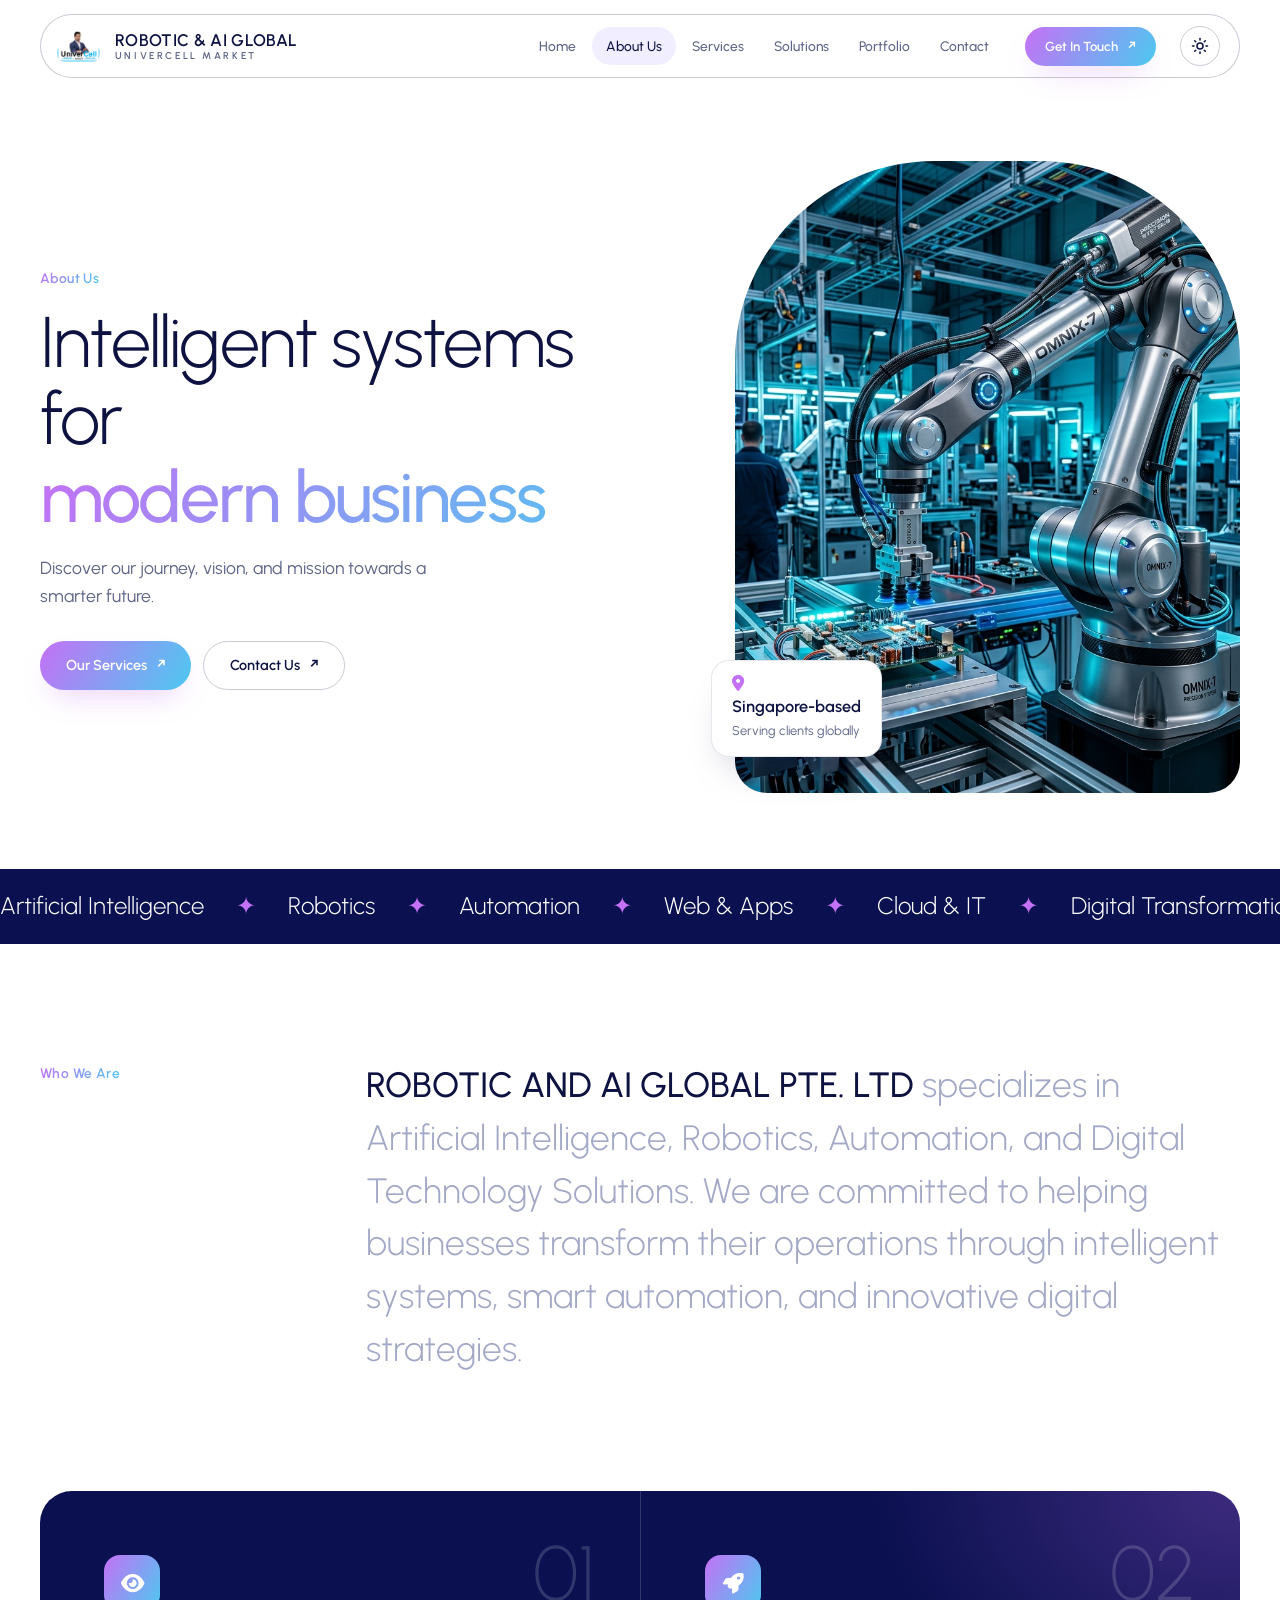
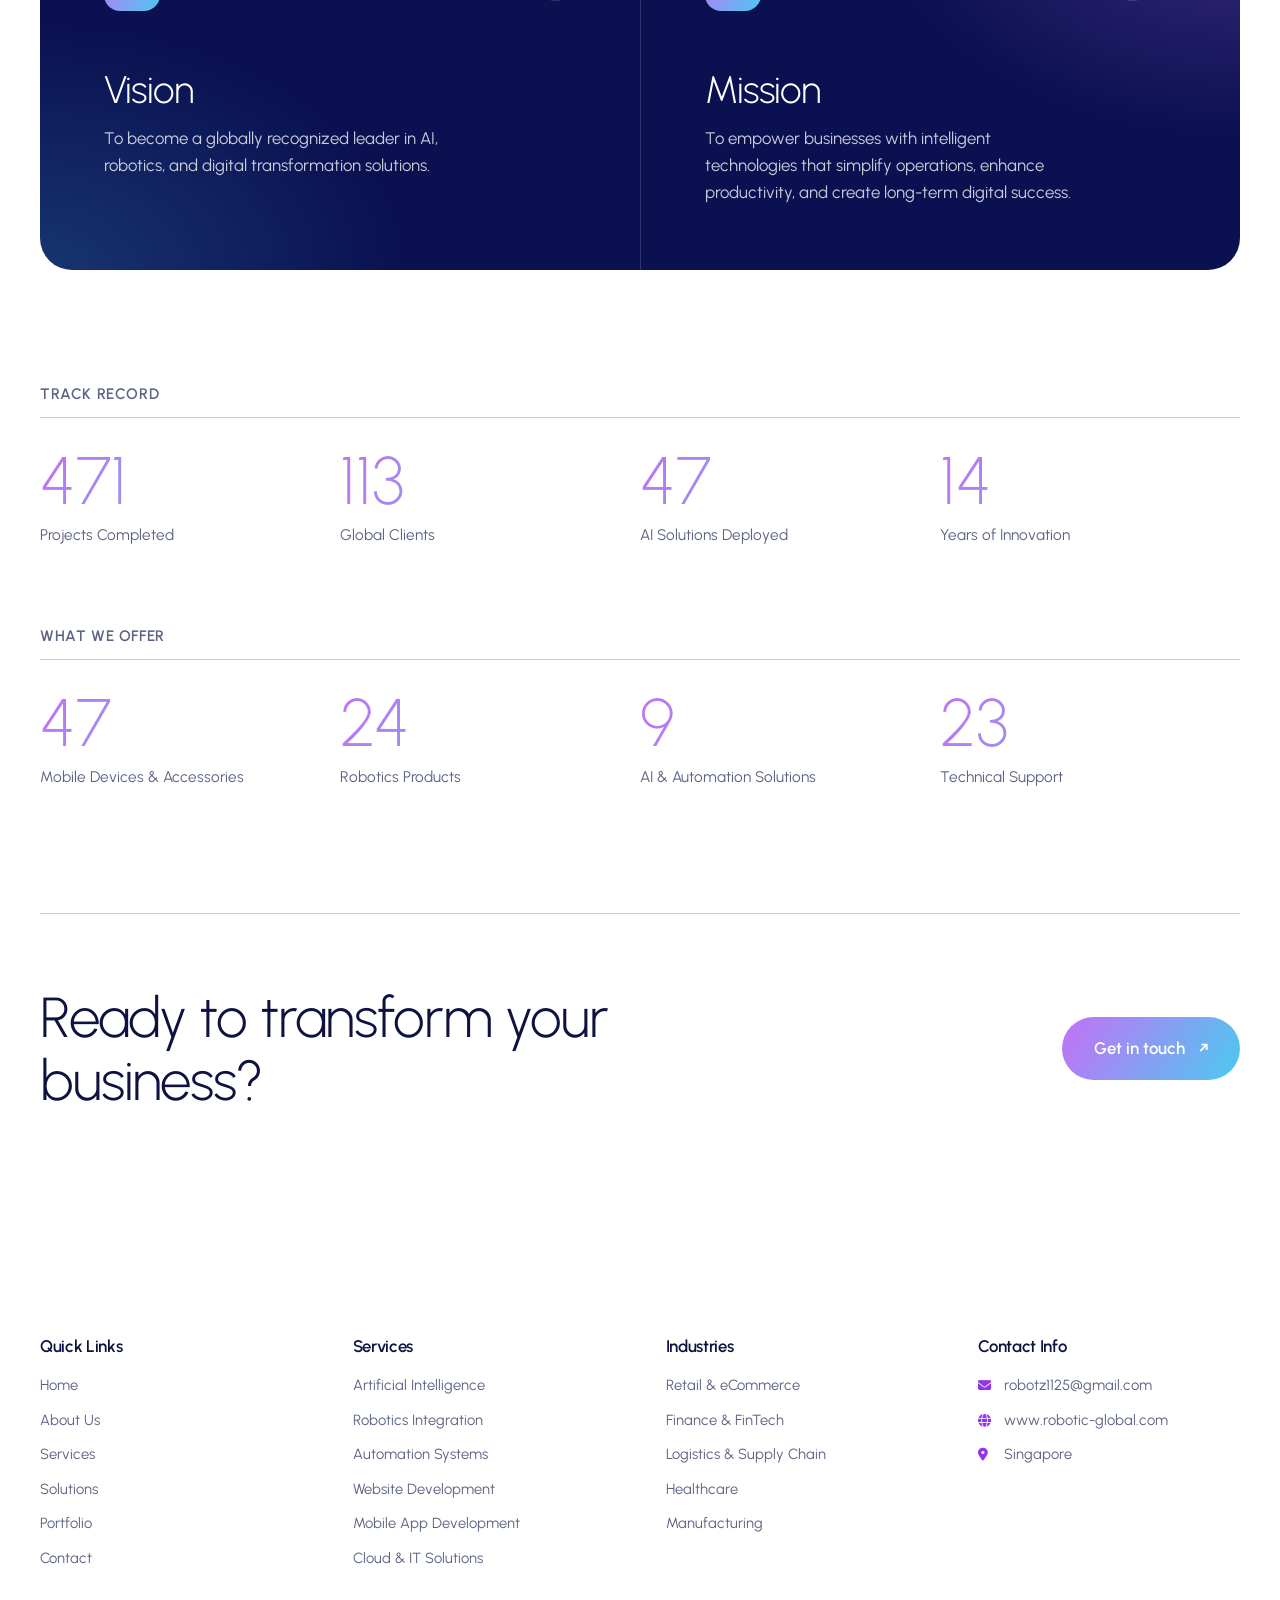
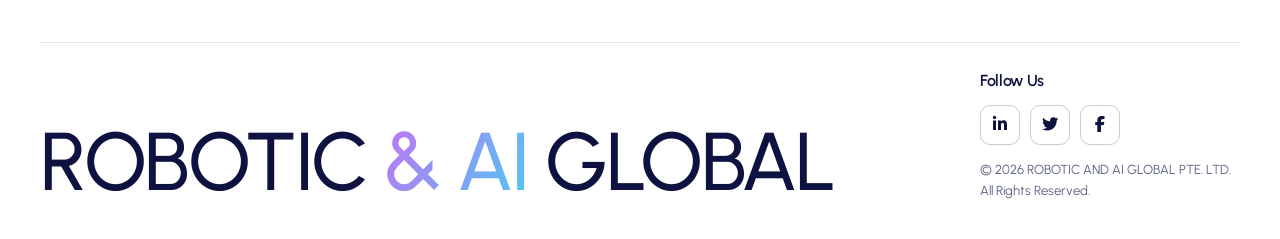
==== commit 8f7fb09b: "new design" ====
--- a/about.html
+++ b/about.html
@@ -8,12 +8,6 @@
       content="About ROBOTIC AND AI GLOBAL PTE. LTD - Leaders in AI, robotics, and digital transformation solutions."
     />
     <title>About Us | ROBOTIC AND AI GLOBAL PTE. LTD</title>
-    <meta property="og:title" content="About Us | ROBOTIC AND AI GLOBAL" />
-    <meta
-      property="og:description"
-      content="Specializing in Artificial Intelligence, Robotics, Automation, and Digital Technology Solutions."
-    />
-    <meta property="og:image" content="images/robotics.png" />
     <link rel="icon" href="images/robotics.png" type="image/png" />
     <link rel="preconnect" href="https://fonts.googleapis.com" />
     <link rel="preconnect" href="https://fonts.gstatic.com" crossorigin />
@@ -26,175 +20,152 @@
       href="https://cdnjs.cloudflare.com/ajax/libs/font-awesome/6.4.0/css/all.min.css"
     />
     <link rel="stylesheet" href="css/reset.css" />
-    <link rel="stylesheet" href="css/common.css" />
+    <link rel="stylesheet" href="css/common.css?v=7" />
     <link rel="stylesheet" href="css/about.css" />
     <script src="js/theme.js"></script>
   </head>
-  <body>
+  <body class="hd-solid">
     <div data-include="partials/header.html"></div>
 
     <div class="page">
       <main>
-        <section class="page-hero">
-          <div class="container">
-            <span class="eyebrow" data-reveal>Who We Are</span>
-            <h1 data-reveal style="--d: 0.08s">
-              About <span class="hero-accent">Us</span>
-            </h1>
-            <p data-reveal style="--d: 0.16s">
-              Discover our journey, vision, and mission towards a smarter
-              future.
-            </p>
+        <section class="ab-hero">
+          <div class="container ab-hero-grid">
+            <div data-reveal="left">
+              <span class="eyebrow">About Us</span>
+              <h1>Intelligent systems for <em>modern business</em></h1>
+              <p>
+                Discover our journey, vision, and mission towards a smarter
+                future.
+              </p>
+              <div class="ab-actions">
+                <a href="services.html" class="btn btn-primary"
+                  >Our Services
+                  <span class="arrow" aria-hidden="true">&#8599;</span></a
+                >
+                <a href="contact.html" class="btn btn-outline"
+                  >Contact Us
+                  <span class="arrow" aria-hidden="true">&#8599;</span></a
+                >
+              </div>
+            </div>
+            <div class="ab-photo" data-reveal="right" style="--d: 0.12s">
+              <img src="images/robotics.png" alt="Robotics Integration" />
+              <div class="ab-badge">
+                <i class="fa-solid fa-location-dot"></i> Singapore-based<small
+                  >Serving clients globally</small
+                >
+              </div>
+            </div>
           </div>
         </section>
 
-        <section class="section">
-          <div class="container split">
+        <div class="ticker" aria-hidden="true">
+          <div class="ticker-track">
+            <span>Artificial Intelligence</span><span>Robotics</span
+            ><span>Automation</span><span>Web &amp; Apps</span
+            ><span>Cloud &amp; IT</span><span>Digital Transformation</span
+            ><span>Artificial Intelligence</span><span>Robotics</span
+            ><span>Automation</span><span>Web &amp; Apps</span
+            ><span>Cloud &amp; IT</span><span>Digital Transformation</span>
+          </div>
+        </div>
+
+        <section class="ab-story">
+          <div class="container ab-story-grid">
             <div data-reveal="left">
-              <span class="eyebrow">Our Story</span>
-              <h2 class="section-title">
-                Intelligent systems for <strong>modern business</strong>
-              </h2>
-              <p class="lead">
+              <span class="eyebrow">Who We Are</span>
+            </div>
+            <div data-reveal style="--d: 0.08s">
+              <p class="ab-statement">
                 <b>ROBOTIC AND AI GLOBAL PTE. LTD</b> specializes in Artificial
                 Intelligence, Robotics, Automation, and Digital Technology
                 Solutions. We are committed to helping businesses transform
                 their operations through intelligent systems, smart automation,
                 and innovative digital strategies.
               </p>
-              <ul class="checks">
-                <li>
-                  <i class="fa-solid fa-circle-check"></i> AI-driven solutions
-                </li>
-                <li>
-                  <i class="fa-solid fa-circle-check"></i> Robotics integration
-                </li>
-                <li>
-                  <i class="fa-solid fa-circle-check"></i> Automation systems
-                </li>
-                <li>
-                  <i class="fa-solid fa-circle-check"></i> Digital
-                  transformation
-                </li>
-              </ul>
-            </div>
-            <div class="photo" data-reveal="right" style="--d: 0.12s">
-              <img
-                src="images/robotics.png"
-                alt="Robotics Integration"
-                loading="lazy"
-              />
             </div>
           </div>
         </section>
 
-        <section class="section section-alt">
+        <section class="ab-vm">
           <div class="container">
-            <div class="vm-grid">
-              <article class="vm" style="--tint: #8b5cf6" data-reveal>
-                <span class="vm-icon"><i class="fa-solid fa-eye"></i></span>
-                <h3>Vision</h3>
+            <div class="vm-panel" data-reveal>
+              <div class="vm-half">
+                <span class="vm-no">01</span>
+                <span class="vm-ic"><i class="fa-solid fa-eye"></i></span>
+                <h2>Vision</h2>
                 <p>
                   To become a globally recognized leader in AI, robotics, and
                   digital transformation solutions.
                 </p>
-              </article>
-              <article
-                class="vm"
-                style="--tint: #0ea5e9; --d: 0.1s"
-                data-reveal
-              >
-                <span class="vm-icon"><i class="fa-solid fa-rocket"></i></span>
-                <h3>Mission</h3>
+              </div>
+              <div class="vm-half">
+                <span class="vm-no">02</span>
+                <span class="vm-ic"><i class="fa-solid fa-rocket"></i></span>
+                <h2>Mission</h2>
                 <p>
                   To empower businesses with intelligent technologies that
                   simplify operations, enhance productivity, and create
                   long-term digital success.
                 </p>
-              </article>
-            </div>
-          </div>
-        </section>
-
-        <section class="section">
-          <div class="container">
-            <div class="stats">
-              <div class="stat" data-reveal>
-                <div class="stat-number" data-target="500" data-suffix="+">
-                  0
-                </div>
-                <div class="stat-label">Projects Completed</div>
-              </div>
-              <div class="stat" data-reveal style="--d: 0.08s">
-                <div class="stat-number" data-target="120" data-suffix="+">
-                  0
-                </div>
-                <div class="stat-label">Global Clients</div>
-              </div>
-              <div class="stat" data-reveal style="--d: 0.16s">
-                <div class="stat-number" data-target="50" data-suffix="+">
-                  0
-                </div>
-                <div class="stat-label">AI Solutions Deployed</div>
-              </div>
-              <div class="stat" data-reveal style="--d: 0.24s">
-                <div class="stat-number" data-target="15" data-suffix="+">
-                  0
-                </div>
-                <div class="stat-label">Years of Innovation</div>
               </div>
             </div>
           </div>
         </section>
 
-        <section class="section section-alt">
+        <section class="ab-nums">
           <div class="container">
-            <div class="head" data-reveal>
-              <span class="eyebrow">What We Offer</span>
-              <h2 class="section-title">
-                Products &amp; support <strong>at a glance</strong>
-              </h2>
+            <div class="nums-group">
+              <h2 data-reveal>Track record</h2>
+              <div class="nums">
+                <div class="num" data-reveal>
+                  <div class="num-v" data-target="500" data-suffix="+">0</div>
+                  <div class="num-l">Projects Completed</div>
+                </div>
+                <div class="num" data-reveal style="--d: 0.07s">
+                  <div class="num-v" data-target="120" data-suffix="+">0</div>
+                  <div class="num-l">Global Clients</div>
+                </div>
+                <div class="num" data-reveal style="--d: 0.14s">
+                  <div class="num-v" data-target="50" data-suffix="+">0</div>
+                  <div class="num-l">AI Solutions Deployed</div>
+                </div>
+                <div class="num" data-reveal style="--d: 0.21s">
+                  <div class="num-v" data-target="15" data-suffix="+">0</div>
+                  <div class="num-l">Years of Innovation</div>
+                </div>
+              </div>
             </div>
-            <div class="stats">
-              <div class="stat" data-reveal>
-                <div class="stat-number" data-target="50" data-suffix="+">
-                  0
+            <div class="nums-group">
+              <h2 data-reveal>What we offer</h2>
+              <div class="nums">
+                <div class="num" data-reveal>
+                  <div class="num-v" data-target="50" data-suffix="+">0</div>
+                  <div class="num-l">Mobile Devices &amp; Accessories</div>
                 </div>
-                <div class="stat-label">Mobile Devices &amp; Accessories</div>
-              </div>
-              <div class="stat" data-reveal style="--d: 0.08s">
-                <div class="stat-number" data-target="25" data-suffix="+">
-                  0
+                <div class="num" data-reveal style="--d: 0.07s">
+                  <div class="num-v" data-target="25" data-suffix="+">0</div>
+                  <div class="num-l">Robotics Products</div>
                 </div>
-                <div class="stat-label">Robotics Products</div>
-              </div>
-              <div class="stat" data-reveal style="--d: 0.16s">
-                <div class="stat-number" data-target="10" data-suffix="+">
-                  0
+                <div class="num" data-reveal style="--d: 0.14s">
+                  <div class="num-v" data-target="10" data-suffix="+">0</div>
+                  <div class="num-l">AI &amp; Automation Solutions</div>
                 </div>
-                <div class="stat-label">AI &amp; Automation Solutions</div>
-              </div>
-              <div class="stat" data-reveal style="--d: 0.24s">
-                <div class="stat-number" data-target="24" data-suffix="/7">
-                  0
+                <div class="num" data-reveal style="--d: 0.21s">
+                  <div class="num-v" data-target="24" data-suffix="/7">0</div>
+                  <div class="num-l">Technical Support</div>
                 </div>
-                <div class="stat-label">Technical Support</div>
               </div>
             </div>
           </div>
         </section>
 
-        <section class="cta-band">
+        <section class="ab-cta">
           <div class="container" data-reveal>
-            <span class="eyebrow">Work Smarter, Faster</span>
-            <h2>Ready to Transform Your Business?</h2>
-            <p>
-              Partner with us to integrate cutting-edge AI and Robotics into
-              your operations.
-            </p>
-            <a href="contact.html" class="btn btn-primary"
-              >Get In Touch
-              <span class="arrow" aria-hidden="true">&#8599;</span></a
+            <h2>Ready to transform your business?</h2>
+            <a href="contact.html" class="ab-link"
+              >Get in touch <span aria-hidden="true">&#8599;</span></a
             >
           </div>
         </section>
@@ -203,6 +174,6 @@
       <div data-include="partials/footer.html"></div>
     </div>
 
-    <script src="js/main.js" defer></script>
+    <script src="js/main.js?v=6" defer></script>
   </body>
 </html>
--- a/css/common.css
+++ b/css/common.css
@@ -249,20 +249,50 @@
     height 0.35s ease;
 }
 
-.site-header.scrolled,
-body.menu-open .site-header {
+.hd-solid .site-header,
+.site-header.scrolled {
   --hd-text: var(--text);
   --hd-muted: var(--muted);
   --hd-active: var(--surface-2);
   --hd-line: var(--border-strong);
 }
 
-.site-header.scrolled {
-  height: 68px;
+.site-header::before {
+  content: "";
+  position: absolute;
+  inset: 0;
+  z-index: -2;
   background: var(--glass);
   -webkit-backdrop-filter: blur(18px) saturate(160%);
   backdrop-filter: blur(18px) saturate(160%);
+  opacity: 0;
+  transition: opacity 0.35s ease;
+}
+
+.site-header.scrolled {
+  height: 68px;
   border-bottom-color: var(--border);
+}
+
+.site-header.scrolled::before {
+  opacity: 1;
+}
+
+body.menu-open .site-header {
+  --hd-text: #ffffff;
+  --hd-muted: rgba(255, 255, 255, 0.74);
+  --hd-active: rgba(255, 255, 255, 0.12);
+  --hd-line: rgba(255, 255, 255, 0.28);
+  border-bottom-color: transparent;
+}
+
+body.menu-open .site-header::before,
+body.menu-open .site-header .nav::after {
+  opacity: 0;
+}
+
+.menu-foot {
+  display: none;
 }
 
 .nav {
@@ -407,7 +437,8 @@
 }
 
 .hamburger {
-  display: none;
+  display: block;
+  flex-shrink: 0;
   position: relative;
   width: 40px;
   height: 40px;
@@ -709,3 +740,541 @@
     padding: 12px 22px;
   }
 }
+
+@media (max-width: 960px) {
+  .nav-menu {
+    bottom: 0;
+    justify-content: flex-start;
+    gap: 0;
+    height: 100vh;
+    height: 100dvh;
+    max-height: none;
+    padding: calc(var(--header-h) + 8px) 1.5rem 28px;
+    color: #ffffff;
+    background:
+      radial-gradient(
+        520px 420px at 100% 0%,
+        rgba(196, 113, 245, 0.34),
+        transparent 62%
+      ),
+      radial-gradient(
+        520px 420px at 0% 100%,
+        rgba(76, 201, 240, 0.22),
+        transparent 62%
+      ),
+      var(--navy);
+    border-bottom: 0;
+    box-shadow: none;
+    opacity: 1;
+    visibility: hidden;
+    transform: none;
+    clip-path: circle(0% at calc(100% - 3.4rem) 42px);
+    transition:
+      clip-path 0.75s var(--ease),
+      visibility 0s linear 0.75s;
+  }
+
+  .nav-menu.open {
+    visibility: visible;
+    clip-path: circle(150% at calc(100% - 3.4rem) 42px);
+    transition:
+      clip-path 0.75s var(--ease),
+      visibility 0s;
+  }
+
+  .nav-links {
+    counter-reset: nav;
+    gap: 0;
+  }
+
+  .nav-links li {
+    counter-increment: nav;
+    border-bottom: 1px solid rgba(255, 255, 255, 0.12);
+    opacity: 0;
+    transform: translateY(26px);
+    transition:
+      opacity 0.5s ease,
+      transform 0.7s var(--ease);
+  }
+
+  .nav-menu.open .nav-links li {
+    opacity: 1;
+    transform: none;
+  }
+
+  .nav-menu.open .nav-links li:nth-child(1) {
+    transition-delay: 0.22s;
+  }
+  .nav-menu.open .nav-links li:nth-child(2) {
+    transition-delay: 0.28s;
+  }
+  .nav-menu.open .nav-links li:nth-child(3) {
+    transition-delay: 0.34s;
+  }
+  .nav-menu.open .nav-links li:nth-child(4) {
+    transition-delay: 0.4s;
+  }
+  .nav-menu.open .nav-links li:nth-child(5) {
+    transition-delay: 0.46s;
+  }
+  .nav-menu.open .nav-links li:nth-child(6) {
+    transition-delay: 0.52s;
+  }
+
+  .nav-links a {
+    display: flex;
+    align-items: baseline;
+    gap: 18px;
+    padding: 12px 0;
+    border-radius: 0;
+    background: transparent;
+    color: rgba(255, 255, 255, 0.78);
+    font-size: clamp(1.8rem, 8vw, 2.5rem);
+    font-weight: 300;
+    letter-spacing: -0.01em;
+  }
+
+  .nav-links a::before {
+    content: "0" counter(nav);
+    min-width: 28px;
+    color: var(--sky);
+    font-size: 0.8rem;
+    font-weight: 600;
+    letter-spacing: 0.04em;
+  }
+
+  .nav-links a:hover,
+  .nav-links a.active {
+    background: transparent;
+    color: #ffffff;
+  }
+
+  .nav-links a.active {
+    font-weight: 500;
+  }
+
+  .nav-cta {
+    margin-top: 22px;
+    padding: 16px;
+    opacity: 0;
+    transform: translateY(20px);
+    transition:
+      opacity 0.5s ease 0.5s,
+      transform 0.7s var(--ease) 0.5s,
+      box-shadow 0.3s ease;
+  }
+
+  .nav-menu.open .nav-cta {
+    opacity: 1;
+    transform: none;
+  }
+
+  .menu-foot {
+    display: grid;
+    gap: 14px;
+    margin-top: auto;
+    padding-top: 26px;
+    color: rgba(255, 255, 255, 0.74);
+    font-size: 0.95rem;
+    opacity: 0;
+    transition: opacity 0.6s ease 0.6s;
+  }
+
+  .nav-menu.open .menu-foot {
+    opacity: 1;
+  }
+
+  .menu-foot i {
+    width: 18px;
+    margin-right: 10px;
+    color: var(--sky);
+  }
+
+  .menu-social {
+    display: flex;
+    gap: 10px;
+  }
+
+  .menu-social a {
+    display: grid;
+    place-items: center;
+    width: 42px;
+    height: 42px;
+    border-radius: 50%;
+    border: 1px solid rgba(255, 255, 255, 0.24);
+    color: #ffffff;
+    transition: background 0.4s var(--ease);
+  }
+
+  .menu-social a:hover {
+    background: rgba(255, 255, 255, 0.14);
+  }
+
+  .menu-social i {
+    margin: 0;
+    color: #ffffff;
+  }
+}
+
+.logo {
+  min-width: 0;
+}
+
+.nav-actions {
+  flex-shrink: 0;
+}
+
+.brand-logo {
+  max-width: 130px;
+}
+
+.brand-copy strong {
+  white-space: nowrap;
+}
+
+@media (max-width: 600px) {
+  .brand-logo {
+    max-width: 84px;
+  }
+
+  .brand-copy strong {
+    font-size: 0.82rem;
+  }
+
+  .brand-copy small {
+    display: none;
+  }
+}
+
+@media (max-width: 380px) {
+  .brand-copy {
+    display: none;
+  }
+}
+
+@media (min-width: 961px) {
+  .hamburger {
+    display: none;
+  }
+}
+
+.hamburger {
+  background: rgba(255, 255, 255, 0.1);
+  border-color: var(--hd-line);
+}
+
+@media (max-width: 960px) {
+  .nav-actions {
+    margin-left: auto;
+    gap: 8px;
+  }
+
+  .hamburger {
+    display: block !important;
+    order: -1;
+    width: 44px;
+    height: 44px;
+    border: 0;
+    background: var(--grad);
+    box-shadow: 0 10px 22px -10px var(--glow);
+  }
+
+  .hamburger span {
+    left: 13px;
+    right: 13px;
+    background: #ffffff;
+  }
+
+  .hamburger span:nth-child(1) {
+    top: 16px;
+  }
+
+  .hamburger span:nth-child(2) {
+    top: 21px;
+  }
+
+  .hamburger span:nth-child(3) {
+    top: 26px;
+  }
+
+  .hamburger.open span:nth-child(1),
+  .hamburger.open span:nth-child(3) {
+    top: 21px;
+  }
+
+  .theme-toggle {
+    width: 44px;
+    height: 44px;
+  }
+}
+
+.site-header,
+.site-header.scrolled {
+  top: 14px;
+  height: auto;
+  border-bottom: 0;
+}
+
+.site-header.scrolled {
+  top: 10px;
+}
+
+.site-header::before {
+  display: none;
+}
+
+.site-header .nav {
+  height: 64px;
+  padding: 0 10px 0 14px;
+}
+
+.site-header .nav::after {
+  display: none !important;
+}
+
+.site-header .nav::before {
+  content: "";
+  position: absolute;
+  inset: 0;
+  z-index: -1;
+  border-radius: 999px;
+  border: 1px solid var(--hd-line);
+  background: rgba(255, 255, 255, 0.1);
+  -webkit-backdrop-filter: blur(18px) saturate(160%);
+  backdrop-filter: blur(18px) saturate(160%);
+  transition:
+    background-color 0.4s ease,
+    border-color 0.4s ease,
+    box-shadow 0.4s ease,
+    opacity 0.3s ease;
+}
+
+.hd-solid .site-header .nav::before,
+.site-header.scrolled .nav::before {
+  background: var(--glass);
+}
+
+.site-header.scrolled .nav::before {
+  box-shadow: 0 20px 44px -24px rgba(10, 16, 80, 0.5);
+}
+
+body.menu-open .site-header .nav::before {
+  opacity: 0;
+}
+
+.site-header .brand-logo {
+  height: 38px;
+}
+
+.nav-links a {
+  border-radius: 999px;
+}
+
+.nav-cta {
+  border-radius: 999px;
+}
+
+@media (max-width: 960px) {
+  .site-header .nav {
+    height: 60px;
+    padding: 0 8px 0 10px;
+  }
+
+  .site-header .brand-logo {
+    height: 34px;
+  }
+}
+
+@media (max-width: 960px) {
+  .site-header .logo {
+    flex: 1 1 0;
+    min-width: 0;
+    overflow: hidden;
+  }
+
+  .site-header .brand-copy {
+    min-width: 0;
+    overflow: hidden;
+  }
+
+  .site-header .brand-copy strong {
+    overflow: hidden;
+    text-overflow: ellipsis;
+  }
+
+  .site-header .nav-actions {
+    flex: none;
+  }
+}
+
+@media (max-width: 480px) {
+  .site-header .brand-copy {
+    display: none;
+  }
+
+  .site-header .brand-logo {
+    max-width: 120px;
+  }
+}
+
+.theme-switch {
+  display: none;
+}
+
+@media (max-width: 960px) {
+  .site-header .theme-toggle {
+    display: none;
+  }
+
+  .site-header .nav-actions {
+    margin-left: auto;
+  }
+
+  .site-header .hamburger {
+    display: block !important;
+    width: 46px;
+    height: 46px;
+    opacity: 1;
+    visibility: visible;
+  }
+
+  .site-header .hamburger span {
+    left: 14px;
+    right: 14px;
+  }
+
+  .site-header .hamburger span:nth-child(1) {
+    top: 17px;
+  }
+
+  .site-header .hamburger span:nth-child(2) {
+    top: 22px;
+  }
+
+  .site-header .hamburger span:nth-child(3) {
+    top: 27px;
+  }
+
+  .site-header .hamburger.open span:nth-child(1),
+  .site-header .hamburger.open span:nth-child(3) {
+    top: 22px;
+  }
+
+  .theme-switch {
+    display: flex;
+    align-items: center;
+    justify-content: space-between;
+    width: 100%;
+    padding: 14px 18px;
+    border-radius: var(--radius);
+    border: 1px solid rgba(255, 255, 255, 0.2);
+    background: rgba(255, 255, 255, 0.06);
+    color: #ffffff;
+    font-size: 1rem;
+    font-weight: 500;
+  }
+
+  .menu-foot .theme-switch i {
+    width: auto;
+    margin-right: 12px;
+    color: var(--sky);
+  }
+
+  .ts-track {
+    position: relative;
+    flex-shrink: 0;
+    width: 52px;
+    height: 30px;
+    border-radius: 999px;
+    background: rgba(255, 255, 255, 0.2);
+    transition: background 0.4s var(--ease);
+  }
+
+  .ts-knob {
+    position: absolute;
+    top: 3px;
+    left: 3px;
+    width: 24px;
+    height: 24px;
+    border-radius: 50%;
+    background: #ffffff;
+    transition: transform 0.5s var(--ease);
+  }
+
+  [data-theme="dark"] .ts-track {
+    background: var(--grad);
+  }
+
+  [data-theme="dark"] .ts-knob {
+    transform: translateX(22px);
+  }
+}
+
+@media (max-width: 960px) {
+  .site-header .logo {
+    gap: 8px;
+  }
+
+  .site-header .brand-copy strong {
+    white-space: normal;
+    overflow: visible;
+    text-overflow: clip;
+  }
+}
+
+@media (max-width: 480px) {
+  .site-header .brand-logo {
+    max-width: 58px;
+    height: 32px;
+  }
+
+  .site-header .brand-copy {
+    display: grid;
+    gap: 2px;
+  }
+
+  .site-header .brand-copy strong {
+    font-size: 0.7rem;
+    line-height: 1.15;
+    letter-spacing: 0.01em;
+  }
+
+  .site-header .brand-copy small {
+    display: block;
+    font-size: 0.52rem;
+    letter-spacing: 0.14em;
+  }
+}
+
+@media (max-width: 340px) {
+  .site-header .brand-copy small {
+    display: none;
+  }
+}
+
+@media (max-width: 960px) {
+  .site-header .nav {
+    position: relative;
+  }
+
+  .site-header .nav-actions {
+    position: absolute;
+    top: 50%;
+    right: 8px;
+    z-index: 5;
+    margin: 0;
+    transform: translateY(-50%);
+  }
+
+  .site-header .logo {
+    flex: none;
+    width: auto;
+    max-width: calc(100% - 70px);
+    overflow: hidden;
+  }
+
+  .site-header .hamburger {
+    display: block !important;
+    flex-shrink: 0;
+  }
+}
--- a/css/about.css
+++ b/css/about.css
@@ -1,176 +1,234 @@
-.page-hero {
+.ab-hero {
+  padding: calc(var(--header-h) + clamp(40px, 6vw, 80px)) 0
+    clamp(48px, 6vw, 88px);
+}
+
+.ab-hero-grid {
+  display: grid;
+  grid-template-columns: 1.1fr 0.9fr;
+  align-items: center;
+  gap: clamp(32px, 6vw, 80px);
+}
+
+.ab-hero h1 {
+  margin: 14px 0 18px;
+  font-size: clamp(2.5rem, 5.6vw, 4.6rem);
+  font-weight: 300;
+  line-height: 1.08;
+  letter-spacing: -0.025em;
+}
+
+.ab-hero h1 em {
+  display: block;
+  font-style: normal;
+  font-weight: 500;
+  background: var(--grad);
+  -webkit-background-clip: text;
+  background-clip: text;
+  color: transparent;
+}
+
+.ab-hero p {
+  max-width: 440px;
+  color: var(--muted);
+  font-size: 1.1rem;
+}
+
+.ab-actions {
+  display: flex;
+  flex-wrap: wrap;
+  gap: 12px;
+  margin-top: 30px;
+}
+
+.ab-photo {
   position: relative;
+  aspect-ratio: 4 / 5;
+  border-radius: 200px 200px var(--radius-lg) var(--radius-lg);
+  background: var(--surface-2);
+}
+
+.ab-photo img {
+  width: 100%;
+  height: 100%;
+  object-fit: cover;
+  border-radius: inherit;
+}
+
+.ab-badge {
+  position: absolute;
+  left: -24px;
+  bottom: 36px;
+  display: grid;
+  gap: 2px;
+  padding: 14px 20px;
+  border-radius: var(--radius);
+  background: var(--surface);
+  border: 1px solid var(--border);
+  box-shadow: 0 24px 44px -24px rgba(10, 16, 80, 0.4);
+  font-weight: 600;
+}
+
+.ab-badge i {
+  margin-right: 6px;
+  color: var(--violet);
+}
+
+.ab-badge small {
+  color: var(--muted);
+  font-size: 0.8rem;
+  font-weight: 400;
+}
+
+.ticker {
   overflow: hidden;
-  padding: calc(var(--header-h) + clamp(48px, 7vw, 96px)) 0
-    clamp(56px, 7vw, 96px);
-  text-align: center;
+  padding: 18px 0;
+  background: var(--navy);
+  color: #ffffff;
+}
+
+.ticker-track {
+  display: flex;
+  width: max-content;
+  animation: slide 38s linear infinite;
+}
+
+.ticker span {
+  display: inline-flex;
+  align-items: center;
+  gap: 32px;
+  padding-right: 32px;
+  font-size: clamp(1.1rem, 2vw, 1.5rem);
+  font-weight: 300;
+  white-space: nowrap;
+}
+
+.ticker span::after {
+  content: "\2726";
+  color: var(--violet);
+}
+
+@keyframes slide {
+  to {
+    transform: translateX(-50%);
+  }
+}
+
+.ab-story {
+  padding: clamp(64px, 9vw, 120px) 0;
+}
+
+.ab-story-grid {
+  display: grid;
+  grid-template-columns: 0.3fr 1fr;
+  gap: clamp(24px, 5vw, 64px);
+}
+
+.ab-statement {
+  max-width: 880px;
+  color: var(--faint);
+  font-size: clamp(1.4rem, 2.8vw, 2.2rem);
+  font-weight: 300;
+  line-height: 1.5;
+}
+
+.ab-statement b {
+  color: var(--text);
+  font-weight: 500;
+}
+
+.vm-panel {
+  display: grid;
+  grid-template-columns: 1fr 1fr;
+  overflow: hidden;
+  border-radius: var(--radius-lg);
   color: #ffffff;
   background:
     radial-gradient(
-      700px 440px at 90% 0%,
+      600px 400px at 100% 0%,
       rgba(196, 113, 245, 0.28),
       transparent 62%
     ),
     radial-gradient(
-      600px 440px at 0% 100%,
-      rgba(76, 201, 240, 0.16),
+      600px 400px at 0% 100%,
+      rgba(76, 201, 240, 0.2),
       transparent 62%
     ),
     var(--navy);
 }
 
-.page-hero h1 {
-  margin-top: 10px;
-  font-size: clamp(2.6rem, 6vw, 4.6rem);
-  font-weight: 300;
-  line-height: 1.1;
-  letter-spacing: -0.02em;
-}
-
-.hero-accent {
-  font-weight: 400;
+.vm-half {
+  position: relative;
+  padding: clamp(32px, 5vw, 64px);
+}
+
+.vm-half + .vm-half {
+  border-left: 1px solid rgba(255, 255, 255, 0.16);
+}
+
+.vm-no {
+  position: absolute;
+  top: clamp(24px, 4vw, 44px);
+  right: clamp(24px, 4vw, 44px);
+  font-size: clamp(3rem, 6vw, 5rem);
+  font-weight: 200;
+  line-height: 1;
+  color: rgba(255, 255, 255, 0.16);
+}
+
+.vm-ic {
+  display: grid;
+  place-items: center;
+  width: 56px;
+  height: 56px;
+  border-radius: 16px;
   background: var(--grad);
-  -webkit-background-clip: text;
-  background-clip: text;
-  color: transparent;
-}
-
-.page-hero p {
-  max-width: 520px;
-  margin: 16px auto 0;
+  font-size: 1.3rem;
+}
+
+.vm-half h2 {
+  margin: 56px 0 12px;
+  font-size: clamp(1.8rem, 3vw, 2.4rem);
+  font-weight: 300;
+}
+
+.vm-half p {
+  max-width: 380px;
   color: rgba(255, 255, 255, 0.78);
   font-size: 1.05rem;
 }
 
-.split {
-  display: grid;
-  grid-template-columns: 1.05fr 0.95fr;
-  align-items: center;
-  gap: clamp(32px, 6vw, 80px);
-}
-
-.lead {
-  margin-top: 18px;
+.ab-nums {
+  padding: clamp(64px, 9vw, 120px) 0;
+}
+
+.nums-group + .nums-group {
+  margin-top: clamp(40px, 6vw, 72px);
+}
+
+.nums-group h2 {
+  padding-bottom: 14px;
+  border-bottom: 1px solid var(--border-strong);
+  font-size: 0.95rem;
+  font-weight: 600;
+  letter-spacing: 0.04em;
+  text-transform: uppercase;
   color: var(--muted);
-  font-size: 1.05rem;
-}
-
-.lead b {
-  color: var(--text);
-  font-weight: 600;
-}
-
-.checks {
-  display: grid;
-  grid-template-columns: repeat(2, 1fr);
-  gap: 12px 20px;
-  margin-top: 26px;
-}
-
-.checks li {
-  display: flex;
-  align-items: center;
-  gap: 10px;
-  font-size: 0.95rem;
-  font-weight: 500;
-}
-
-.checks i {
-  color: var(--violet, #c471f5);
-}
-
-.photo {
-  overflow: hidden;
-  border-radius: var(--radius-lg);
-  background: var(--surface-2);
-  aspect-ratio: 5 / 4;
-}
-
-.photo img {
-  width: 100%;
-  height: 100%;
-  object-fit: cover;
-  transition: transform 1.1s var(--ease);
-}
-
-.photo:hover img {
-  transform: scale(1.05);
-}
-
-.section-alt {
-  background: var(--surface-2);
-}
-
-.head {
-  max-width: 560px;
-  margin: 0 auto clamp(32px, 5vw, 56px);
-  text-align: center;
-}
-
-.section-alt .stat {
-  border-color: var(--border-strong);
-}
-
-.vm-grid {
-  display: grid;
-  grid-template-columns: repeat(2, 1fr);
-  gap: 18px;
-}
-
-.vm {
-  padding: clamp(24px, 3.4vw, 40px);
-  border-radius: var(--radius);
-  background: color-mix(in srgb, var(--tint) 8%, var(--surface));
-  border: 1px solid color-mix(in srgb, var(--tint) 18%, transparent);
-  transition:
-    transform 0.6s var(--ease),
-    box-shadow 0.6s var(--ease);
-}
-
-.vm:hover {
-  transform: translateY(-4px);
-  box-shadow: 0 24px 40px -30px rgba(10, 16, 80, 0.45);
-}
-
-.vm-icon {
-  display: grid;
-  place-items: center;
-  width: 52px;
-  height: 52px;
-  border-radius: 16px;
-  background: color-mix(in srgb, var(--tint) 18%, transparent);
-  color: var(--tint);
-  font-size: 1.3rem;
-}
-
-.vm h3 {
-  margin: 36px 0 10px;
-  font-size: 1.5rem;
-  font-weight: 500;
-}
-
-.vm p {
-  color: var(--muted);
-}
-
-.stats {
+}
+
+.nums {
   display: grid;
   grid-template-columns: repeat(4, 1fr);
 }
 
-.stat {
-  padding: 8px 12px;
-  border-left: 1px solid var(--border);
-}
-
-.stat:first-child {
-  border-left: 0;
-}
-
-.stat-number {
-  font-size: clamp(2.3rem, 4.6vw, 3.4rem);
-  font-weight: 300;
-  line-height: 1.1;
+.num {
+  padding: 28px 16px 8px 0;
+}
+
+.num-v {
+  font-size: clamp(2.6rem, 5.4vw, 4.2rem);
+  font-weight: 200;
+  line-height: 1.05;
   font-variant-numeric: tabular-nums;
   background: var(--grad);
   -webkit-background-clip: text;
@@ -178,61 +236,75 @@
   color: transparent;
 }
 
-.stat-label {
-  margin-top: 4px;
+.num-l {
+  margin-top: 6px;
   color: var(--muted);
-  font-size: 0.94rem;
-}
-
-.cta-band {
-  padding: clamp(56px, 8vw, 104px) 0;
-  text-align: center;
+  font-size: 0.96rem;
+}
+
+.ab-cta {
+  padding: 0 0 clamp(72px, 10vw, 128px);
+}
+
+.ab-cta .container {
+  display: flex;
+  flex-wrap: wrap;
+  align-items: center;
+  justify-content: space-between;
+  gap: 28px;
+  padding-top: clamp(40px, 6vw, 72px);
+  border-top: 1px solid var(--border-strong);
+}
+
+.ab-cta h2 {
+  max-width: 640px;
+  font-size: clamp(2rem, 4.4vw, 3.6rem);
+  font-weight: 300;
+  line-height: 1.12;
+}
+
+.ab-link {
+  display: inline-flex;
+  align-items: center;
+  gap: 14px;
+  padding: 18px 32px;
+  border-radius: 999px;
+  background: var(--grad);
   color: #ffffff;
-  background:
-    radial-gradient(
-      600px 400px at 100% 50%,
-      rgba(76, 201, 240, 0.22),
-      transparent 62%
-    ),
-    radial-gradient(
-      600px 400px at 0% 0%,
-      rgba(196, 113, 245, 0.28),
-      transparent 62%
-    ),
-    var(--navy);
-}
-
-.cta-band h2 {
-  margin: 10px 0 14px;
-  font-size: clamp(1.9rem, 3.8vw, 3rem);
-  font-weight: 300;
-  line-height: 1.18;
-}
-
-.cta-band p {
-  max-width: 480px;
-  margin: 0 auto 30px;
-  color: rgba(255, 255, 255, 0.74);
-}
-
-@media (max-width: 960px) {
-  .split {
+  font-size: 1.05rem;
+  font-weight: 600;
+  transition:
+    transform 0.5s var(--ease),
+    box-shadow 0.5s var(--ease);
+}
+
+.ab-link:hover {
+  transform: translateY(-3px);
+  box-shadow: 0 22px 40px -18px var(--glow);
+}
+
+@media (max-width: 900px) {
+  .ab-hero-grid,
+  .ab-story-grid,
+  .vm-panel {
     grid-template-columns: 1fr;
   }
 
-  .stats {
+  .ab-photo {
+    max-width: 420px;
+    border-radius: 160px 160px var(--radius-lg) var(--radius-lg);
+  }
+
+  .ab-badge {
+    left: 12px;
+  }
+
+  .vm-half + .vm-half {
+    border-left: 0;
+    border-top: 1px solid rgba(255, 255, 255, 0.16);
+  }
+
+  .nums {
     grid-template-columns: repeat(2, 1fr);
-    row-gap: 28px;
-  }
-
-  .stat:nth-child(3) {
-    border-left: 0;
-  }
-}
-
-@media (max-width: 640px) {
-  .vm-grid,
-  .checks {
-    grid-template-columns: 1fr;
-  }
-}
+  }
+}
